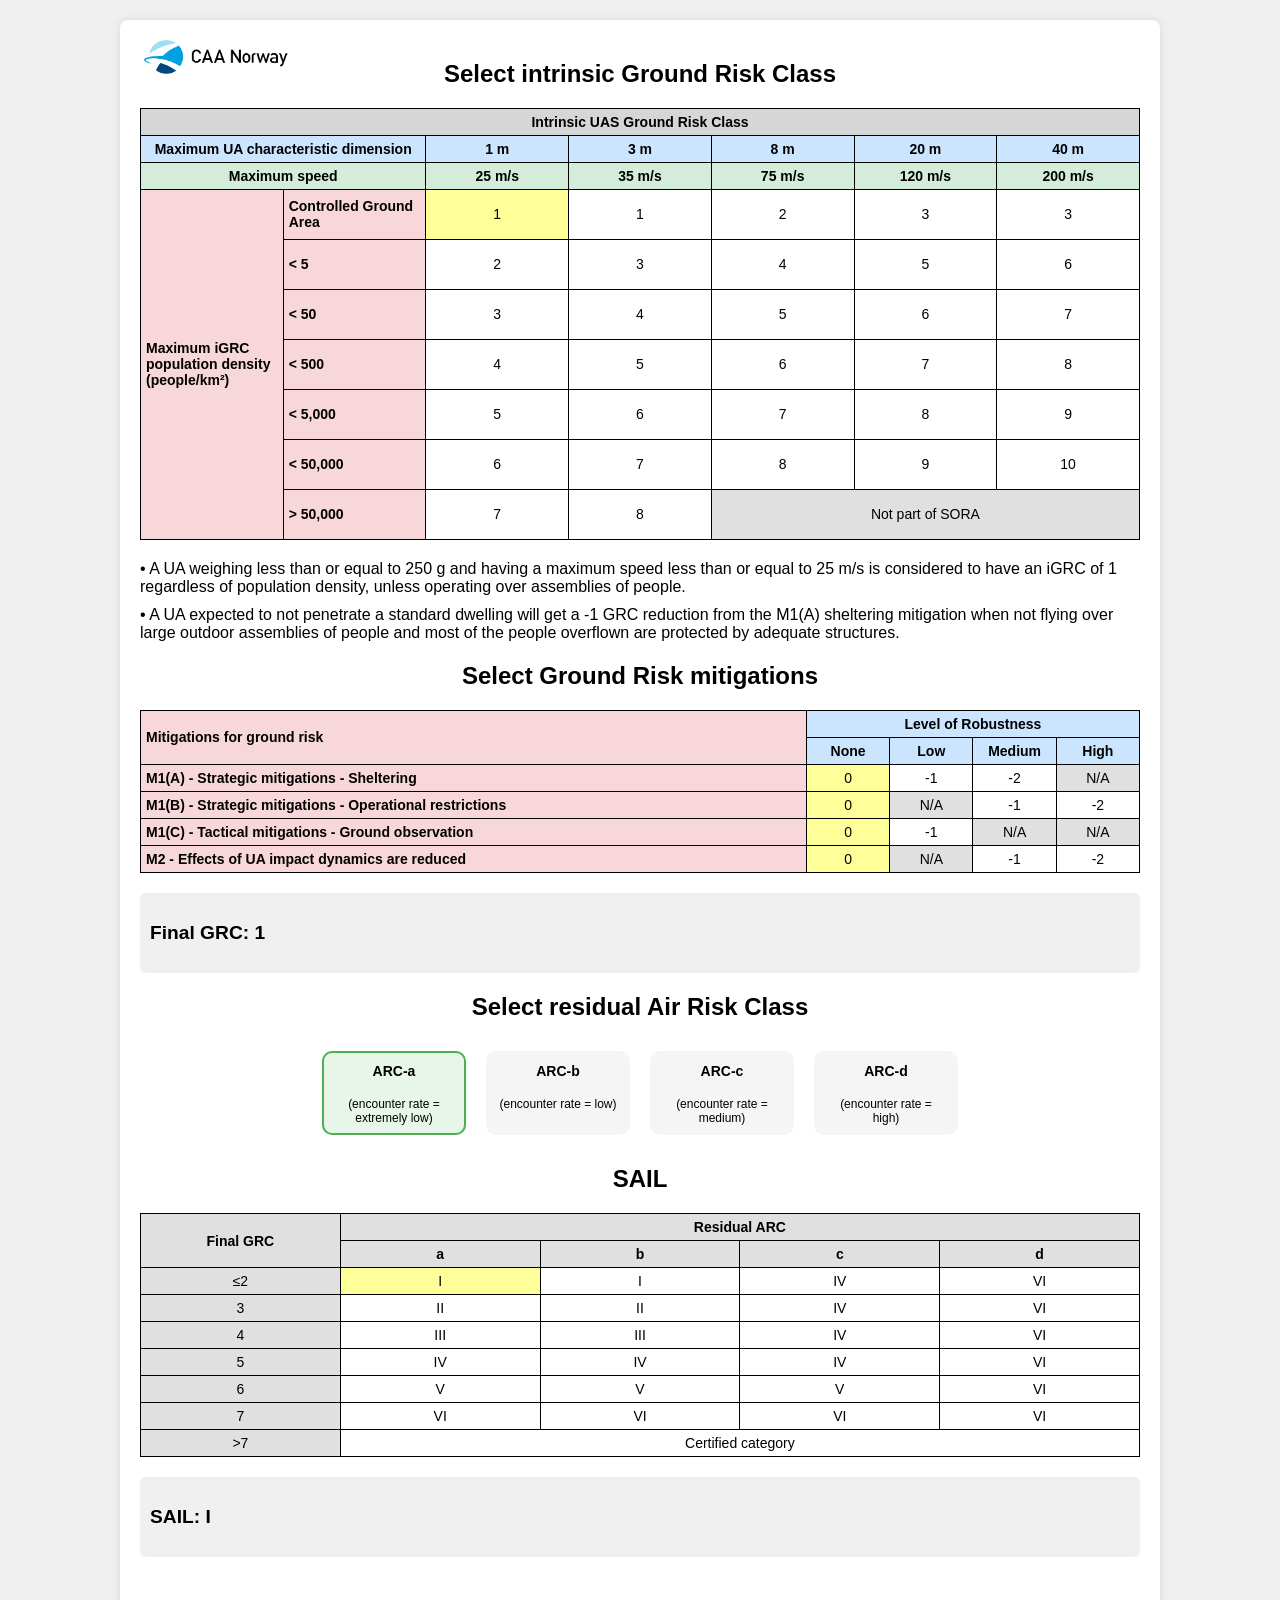
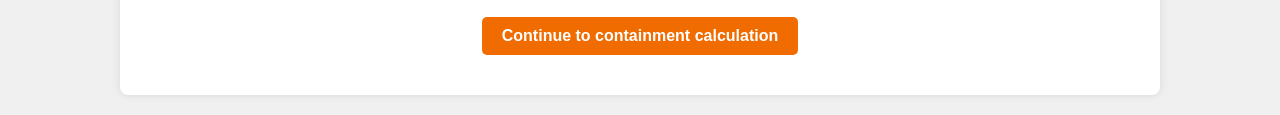
==== index.html @ 2f6f9e2e "Minor updates" ====
<!DOCTYPE html>
<html lang="en">
<head>
    <meta charset="UTF-8">
    <meta name="viewport" content="width=device-width, initial-scale=1.0">
    <title>SORA 2.5 calculator</title>
    <link rel="icon" href="assets/smallLogo.png" type="image/png">
    <link rel="stylesheet" href="css/style.css">
    <link rel="stylesheet" href="css/sail.css">
</head>
<body>

<div class="container">
    <a href="https://luftfartstilsynet.no/en/drones/">
        <img src="assets/CAAnor.png" alt="Logo" class="logo-sail">
    </a>

    <h2>Select intrinsic Ground Risk Class</h2>

    <table id="grcTable">
        <thead>
        <tr>
            <th colspan="7">Intrinsic UAS Ground Risk Class</th>
        </tr>
        <tr>
            <th colspan="2">Maximum UA characteristic dimension</th>
            <th style="background-color: #cce5ff;">1 m</th>
            <th style="background-color: #cce5ff;">3 m</th>
            <th style="background-color: #cce5ff;">8 m</th>
            <th style="background-color: #cce5ff;">20 m</th>
            <th style="background-color: #cce5ff;">40 m</th>
        </tr>
        <tr>
            <th colspan="2" style="background-color: #d4edda;">Maximum speed</th>
            <th style="background-color: #d4edda;">25 m/s</th>
            <th style="background-color: #d4edda;">35 m/s</th>
            <th style="background-color: #d4edda;">75 m/s</th>
            <th style="background-color: #d4edda;">120 m/s</th>
            <th style="background-color: #d4edda;">200 m/s</th>
        </tr>
        </thead>
        <tbody>
        <tr>
            <td rowspan="7">Maximum iGRC population density (people/km²)</td>
            <td class="unselectable wide-column">Controlled Ground Area</td>
            <td data-clickable="true" class="selected">1</td>
            <td data-clickable="true">1</td>
            <td data-clickable="true">2</td>
            <td data-clickable="true">3</td>
            <td data-clickable="true">3</td>
        </tr>
        <tr>
            <td class="unselectable wide-column">&lt; 5</td>
            <td data-clickable="true">2</td>
            <td data-clickable="true">3</td>
            <td data-clickable="true">4</td>
            <td data-clickable="true">5</td>
            <td data-clickable="true">6</td>
        </tr>
        <tr>
            <td class="unselectable wide-column">&lt; 50</td>
            <td data-clickable="true">3</td>
            <td data-clickable="true">4</td>
            <td data-clickable="true">5</td>
            <td data-clickable="true">6</td>
            <td data-clickable="true">7</td>
        </tr>
        <tr>
            <td class="unselectable wide-column">&lt; 500</td>
            <td data-clickable="true">4</td>
            <td data-clickable="true">5</td>
            <td data-clickable="true">6</td>
            <td data-clickable="true">7</td>
            <td data-clickable="true">8</td>
        </tr>
        <tr>
            <td class="unselectable wide-column">&lt; 5,000</td>
            <td data-clickable="true">5</td>
            <td data-clickable="true">6</td>
            <td data-clickable="true">7</td>
            <td data-clickable="true">8</td>
            <td data-clickable="true">9</td>
        </tr>
        <tr>
            <td class="unselectable wide-column">&lt; 50,000</td>
            <td data-clickable="true">6</td>
            <td data-clickable="true">7</td>
            <td data-clickable="true">8</td>
            <td data-clickable="true">9</td>
            <td data-clickable="true">10</td>
        </tr>
        <tr>
            <td class="unselectable wide-column">&gt; 50,000</td>
            <td data-clickable="true">7</td>
            <td data-clickable="true">8</td>
            <td colspan="3" class="not-part">Not part of SORA</td>
        </tr>
        </tbody>
    </table>

    <div class="annotation">
        <p>• A UA weighing less than or equal to 250 g and having a maximum speed less than or equal to 25 m/s is considered to have an iGRC of 1 regardless of population density, unless operating over assemblies of people.</p>
        <p>• A UA expected to not penetrate a standard dwelling will get a -1 GRC reduction from the M1(A) sheltering mitigation when not flying over large outdoor assemblies of people and most of the people overflown are protected by adequate structures.</p>
    </div>

    <h2>Select Ground Risk mitigations</h2>

    <table id="mitigationTable">
        <thead>
        <tr>
            <th rowspan="2" colspan="2" class="unselectable wide-column">Mitigations for ground risk</th>
            <th colspan="4" style="background-color: #cce5ff;">Level of Robustness</th>
        </tr>
        <tr>
            <th style="background-color: #cce5ff;">None</th>
            <th style="background-color: #cce5ff;">Low</th>
            <th style="background-color: #cce5ff;">Medium</th>
            <th style="background-color: #cce5ff;">High</th>
        </tr>
        </thead>
        <tbody>
        <tr>
            <td colspan="2" class="unselectable wide-column">M1(A) - Strategic mitigations - Sheltering</td>
            <td data-clickable="true" class="selected" style="background-color: #ffffff;">0</td>
            <td data-clickable="true" style="background-color: #ffffff;">-1</td>
            <td data-clickable="true" style="background-color: #ffffff;">-2</td>
            <td class="na grey-background">N/A</td>
        </tr>
        <tr>
            <td colspan="2" class="unselectable wide-column">M1(B) - Strategic mitigations - Operational restrictions</td>
            <td data-clickable="true" class="selected" style="background-color: #ffffff;">0</td>
            <td class="na grey-background">N/A</td>
            <td data-clickable="true" style="background-color: #ffffff;">-1</td>
            <td data-clickable="true" style="background-color: #ffffff;">-2</td>
        </tr>
        <tr>
            <td colspan="2" class="unselectable wide-column">M1(C) - Tactical mitigations - Ground observation</td>
            <td data-clickable="true" class="selected" style="background-color: #ffffff;">0</td>
            <td data-clickable="true" style="background-color: #ffffff;">-1</td>
            <td class="na grey-background">N/A</td>
            <td class="na grey-background">N/A</td>
        </tr>
        <tr>
            <td colspan="2" class="unselectable wide-column">M2 - Effects of UA impact dynamics are reduced</td>
            <td data-clickable="true" class="selected" style="background-color: #ffffff;">0</td>
            <td class="na grey-background">N/A</td>
            <td data-clickable="true" style="background-color: #ffffff;">-1</td>
            <td data-clickable="true" style="background-color: #ffffff;">-2</td>
        </tr>
        </tbody>
    </table>

    <div class="result">
        <p>Final GRC: <span id="finalGRC">-</span></p>
    </div>

    <h2>Select residual Air Risk Class</h2>
    <div class="arc-buttons-container">
        <div class="arc-button selected-arc-a" data-arc="arc-a">
            <strong>ARC-a</strong> <br><span>(encounter rate = extremely low)</span>
        </div>
        <div class="arc-button" data-arc="arc-b">
            <strong>ARC-b</strong> <br><span>(encounter rate = low)</span>
        </div>
        <div class="arc-button" data-arc="arc-c">
            <strong>ARC-c</strong> <br><span>(encounter rate = medium)</span>
        </div>
        <div class="arc-button" data-arc="arc-d">
            <strong>ARC-d</strong> <br><span>(encounter rate = high)</span>
        </div>
    </div>

    <h2>SAIL</h2>

    <table id="sailTable">
        <thead>
        <tr>
            <th rowspan="2" class="grey-background">Final GRC</th>
            <th colspan="4" class="grey-background">Residual ARC</th>
        </tr>
        <tr>
            <th class="grey-background">a</th>
            <th class="grey-background">b</th>
            <th class="grey-background">c</th>
            <th class="grey-background">d</th>
        </tr>
        </thead>
        <tbody>
        <tr>
            <td class="grey-background">≤2</td>
            <td>I</td>
            <td>I</td>
            <td>IV</td>
            <td>VI</td>
        </tr>
        <tr>
            <td class="grey-background">3</td>
            <td>II</td>
            <td>II</td>
            <td>IV</td>
            <td>VI</td>
        </tr>
        <tr>
            <td class="grey-background">4</td>
            <td>III</td>
            <td>III</td>
            <td>IV</td>
            <td>VI</td>
        </tr>
        <tr>
            <td class="grey-background">5</td>
            <td>IV</td>
            <td>IV</td>
            <td>IV</td>
            <td>VI</td>
        </tr>
        <tr>
            <td class="grey-background">6</td>
            <td>V</td>
            <td>V</td>
            <td>V</td>
            <td>VI</td>
        </tr>
        <tr>
            <td class="grey-background">7</td>
            <td>VI</td>
            <td>VI</td>
            <td>VI</td>
            <td>VI</td>
        </tr>
        <tr>
            <td class="grey-background">&gt;7</td>
            <td colspan="4" class="grey-background white-background">Certified category</td>
        </tr>
        </tbody>
    </table>

    <div class="result">
        <p>SAIL: <span id="sail">-</span></p>
    </div>

    <a href="containment.html" class="continue-button">Continue to containment calculation</a>

</div>

<script src="js/sail.js"></script>

</body>
</html>
---- css/style.css ----
/* Felles stiler for hele applikasjonen */
body {
    font-family: Arial, sans-serif;
    margin: 0;
    padding: 0;
    background-color: #f0f0f0;
}

.container {
    background: white;
    padding: 20px;
    border-radius: 8px;
    box-shadow: 0 0 10px rgba(0,0,0,0.1);
    position: relative;
    max-width: 1000px; /* Bred default, containment-siden kan overstyre */
    margin: 20px auto;
}

/* Logo-stiler */
.logo-container {
    text-align: left;
    margin-bottom: 20px;
}
.logo { /* Brukes på containment-siden */
    width: 150px;
    height: auto;
    margin-top: 20px;
    cursor: pointer;
}

h2 {
    text-align: center;
}

/* Felles resultatboks-stil */
.result {
    margin: 20px auto;
    width: 100%;
    text-align: left;
    background-color: #f0f0f0; /* Light grey background */
    padding: 10px;
    border-radius: 5px;
    font-weight: bold;
    font-size: larger;
    box-sizing: border-box; /* Sørger for at padding er inkludert i bredden */
}

/* Felles knappe-stiler */
.continue-button, .button-container a {
    display: inline-block;
    margin: 40px auto 20px;
    padding: 10px 20px;
    font-size: 16px;
    background-color: #F06C00;
    color: white;
    border: none;
    border-radius: 5px;
    cursor: pointer;
    text-decoration: none;
    font-weight: bold;
    text-align: center;
}

.button-container a:hover, .continue-button:hover {
    background-color: #d65a00;
}

/* Felles mobil-justeringer */
@media (max-width: 600px) {
    .container {
        padding: 10px;
    }
    .continue-button, .button-container a {
        font-size: 14px;
        padding: 8px 16px;
    }
}
---- css/sail.css ----
/* Stiler spesifikt for SAIL-kalkulatoren (index.html) */

.container {
    text-align: center;
}

/* css/sail.css */

.logo-sail {
    display: block;
    margin: 0 0 20px 0; 
    width: 150px; 
    position: absolute;
    top: 20px;  /* Endret fra 0 */
    left: 20px; /* Endret fra 0 */
}

table {
    width: 100%;
    border-collapse: collapse;
    margin: 20px auto;
    text-align: center;
    table-layout: fixed;
}

th, td {
    border: 1px solid #000;
    padding: 5px;
    word-wrap: break-word;
    overflow-wrap: break-word;
    hyphens: auto;
    font-size: 14px;
}

th[colspan="7"], th[colspan="6"] {
    background-color: #d6d6d6;
}

th[colspan="2"], td[colspan="2"], th[colspan="2"] + th, td[colspan="2"] + td {
    background-color: #cce5ff;
}

td[colspan="2"]:nth-child(3),
td[colspan="2"]:nth-child(3) ~ td {
    background-color: #d4edda;
}

td[rowspan="7"], td[class*="unselectable"], th[class*="unselectable"] {
    background-color: #f8d7da;
    text-align: left;
    font-weight: bold;
    white-space: normal;
}

td[data-clickable]:hover {
    cursor: pointer;
    background-color: #ffffcc;
}

td.na {
    background-color: #e0e0e0; /* Grey background for N/A cells */
    pointer-events: none; /* Make N/A cells non-selectable */
}

td.selected {
    background-color: #ffff99 !important;
}

.not-part {
    background-color: #e0e0e0;
    text-align: center;
}

.unselectable {
    background-color: #f8d7da;
    white-space: normal;
}

.wide-column {
    width: 66.66%;
}

.small-column {
    width: 8.33%;
}

td[data-clickable] {
    background-color: #ffffff; /* Ensure selectable cells have white background */
}

.arc-buttons-container {
    display: flex;
    justify-content: center;
    flex-wrap: wrap;
}

.arc-button {
    display: inline-block;
    margin: 10px;
    padding: 10px;
    border-radius: 10px;
    border: 2px solid transparent;
    cursor: pointer;
    background-color: #f5f5f5;
    text-align: center;
    width: 120px;
    height: 60px;
    vertical-align: middle;
}

.arc-button span {
    display: block;
    font-size: 12px;
}

.arc-button strong {
    display: block;
    font-size: 14px;
    font-weight: bold;
}

.arc-button.selected-arc-a {
    border-color: #4CAF50; /* Green */
    background-color: #e8f5e9;
}

.arc-button.selected-arc-b {
    border-color: #FFEB3B; /* Yellow */
    background-color: #fffde7;
}

.arc-button.selected-arc-c {
    border-color: #FF9800; /* Orange */
    background-color: #fff3e0;
}

.arc-button.selected-arc-d {
    border-color: #F44336; /* Red */
    background-color: #ffebee;
}

.highlight {
    background-color: #ffff99 !important;
}

.annotation {
    text-align: left;
    margin: 20px auto;
    width: 100%;
}

.annotation p {
    margin: 10px 0; /* Add margin between bullet points */
}

th.grey-background, td.grey-background {
    background-color: #e0e0e0;
}

td.white-background {
    background-color: #ffffff;
}

/* Ensuring consistent row heights in GRC table */
#grcTable tbody tr {
    height: 50px;
}

/* Responsive design for mobile */
@media (max-width: 600px) {
    th, td {
        font-size: 12px;
        padding: 3px;
    }
    .arc-button {
        width: 90px;
        height: 50px;
        font-size: 10px;
        margin: 5px;
    }
    .arc-button span {
        font-size: 10px;
    }
    .arc-button strong {
        font-size: 12px;
    }
    .result {
        width: 90%;
        font-size: medium;
    }
    .arc-buttons-container {
        flex-direction: column;
        align-items: center;
    }
    .wide-column {
        min-width: 120px;
    }
    .small-column {
        min-width: 100px;
    }
}
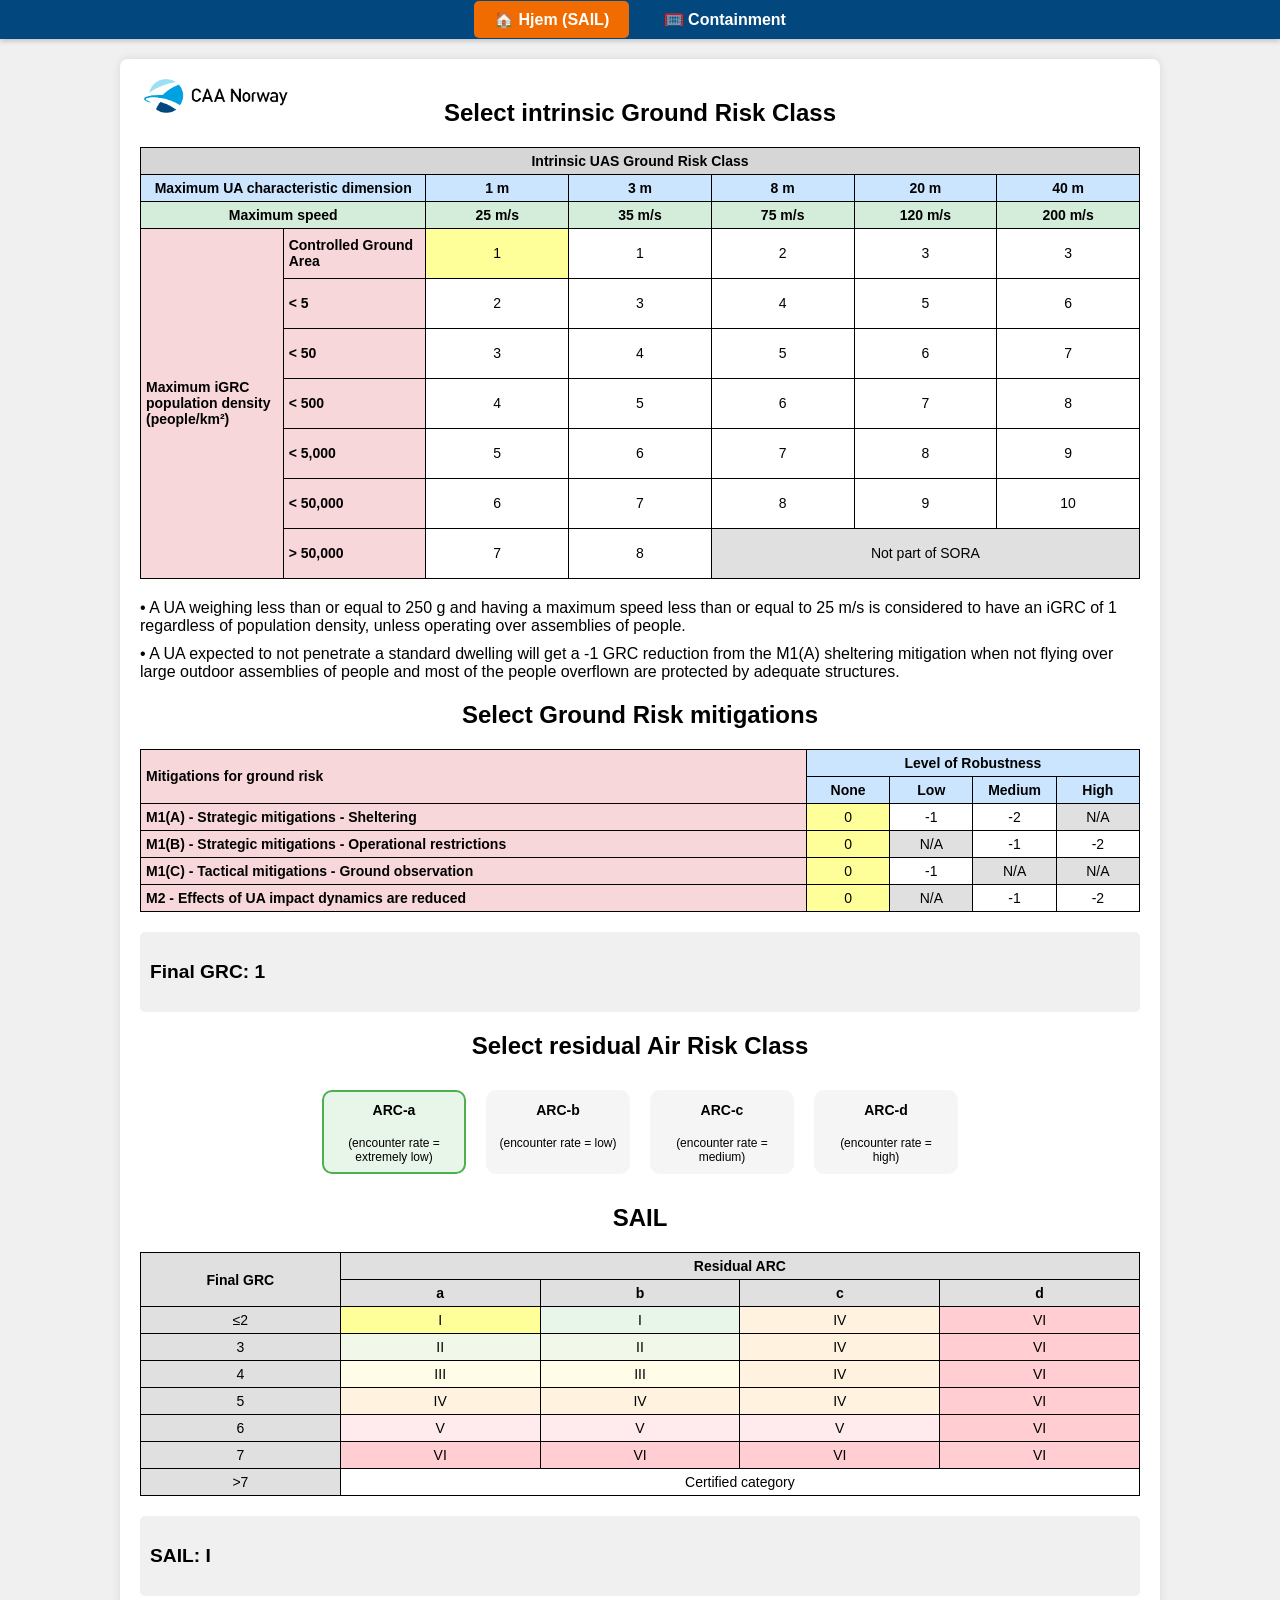
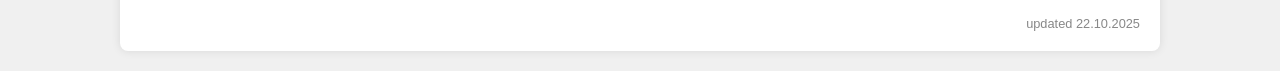
==== commit e704cd83: "Oppdatert navigasjonsbånd" ====
--- a/index.html
+++ b/index.html
@@ -10,6 +10,11 @@
 </head>
 <body>
 
+<nav class="navbar">
+    <a href="index.html" class="nav-button active">🏠 Hjem (SAIL)</a>
+    <a href="containment.html" class="nav-button">🥅 Containment</a>
+</nav>
+
 <div class="container">
     <a href="https://luftfartstilsynet.no/en/drones/">
         <img src="assets/CAAnor.png" alt="Logo" class="logo-sail">
@@ -188,45 +193,45 @@
         <tbody>
         <tr>
             <td class="grey-background">≤2</td>
-            <td>I</td>
-            <td>I</td>
-            <td>IV</td>
-            <td>VI</td>
+            <td class="sail-i">I</td>
+            <td class="sail-i">I</td>
+            <td class="sail-iv">IV</td>
+            <td class="sail-vi">VI</td>
         </tr>
         <tr>
             <td class="grey-background">3</td>
-            <td>II</td>
-            <td>II</td>
-            <td>IV</td>
-            <td>VI</td>
+            <td class="sail-ii">II</td>
+            <td class="sail-ii">II</td>
+            <td class="sail-iv">IV</td>
+            <td class="sail-vi">VI</td>
         </tr>
         <tr>
             <td class="grey-background">4</td>
-            <td>III</td>
-            <td>III</td>
-            <td>IV</td>
-            <td>VI</td>
+            <td class="sail-iii">III</td>
+            <td class="sail-iii">III</td>
+            <td class="sail-iv">IV</td>
+            <td class="sail-vi">VI</td>
         </tr>
         <tr>
             <td class="grey-background">5</td>
-            <td>IV</td>
-            <td>IV</td>
-            <td>IV</td>
-            <td>VI</td>
+            <td class="sail-iv">IV</td>
+            <td class="sail-iv">IV</td>
+            <td class="sail-iv">IV</td>
+            <td class="sail-vi">VI</td>
         </tr>
         <tr>
             <td class="grey-background">6</td>
-            <td>V</td>
-            <td>V</td>
-            <td>V</td>
-            <td>VI</td>
+            <td class="sail-v">V</td>
+            <td class="sail-v">V</td>
+            <td class="sail-v">V</td>
+            <td class="sail-vi">VI</td>
         </tr>
         <tr>
             <td class="grey-background">7</td>
-            <td>VI</td>
-            <td>VI</td>
-            <td>VI</td>
-            <td>VI</td>
+            <td class="sail-vi">VI</td>
+            <td class="sail-vi">VI</td>
+            <td class="sail-vi">VI</td>
+            <td class="sail-vi">VI</td>
         </tr>
         <tr>
             <td class="grey-background">&gt;7</td>
@@ -239,8 +244,9 @@
         <p>SAIL: <span id="sail">-</span></p>
     </div>
 
-    <a href="containment.html" class="continue-button">Continue to containment calculation</a>
-
+    <div class="footer-timestamp">
+        updated 22.10.2025
+    </div>
 </div>
 
 <script src="js/sail.js"></script>
--- a/css/style.css
+++ b/css/style.css
@@ -1,4 +1,32 @@
 /* Felles stiler for hele applikasjonen */
+
+/* Navigasjonsbånd */
+.navbar {
+    width: 100%;
+    background-color: #03477F; /* Mørk Blå */
+    padding: 10px 0;
+    text-align: center;
+    box-shadow: 0 2px 5px rgba(0,0,0,0.2);
+}
+.nav-button {
+    color: #FFFFFF; /* Hvit */
+    text-decoration: none;
+    padding: 10px 20px;
+    margin: 0 5px;
+    border-radius: 5px;
+    font-weight: bold;
+    font-size: 1em;
+    transition: background-color 0.3s;
+}
+.nav-button:hover {
+    background-color: #6A8E7F; /* Dempet Grønn */
+}
+.nav-button.active {
+    background-color: #F06C00; /* Oransje */
+    cursor: default;
+}
+
+
 body {
     font-family: Arial, sans-serif;
     margin: 0;
@@ -45,13 +73,13 @@
     box-sizing: border-box; /* Sørger for at padding er inkludert i bredden */
 }
 
-/* Felles knappe-stiler */
+/* Felles knappe-stiler (Bruker nå Oransje fra fargeprofil) */
 .continue-button, .button-container a {
     display: inline-block;
     margin: 40px auto 20px;
     padding: 10px 20px;
     font-size: 16px;
-    background-color: #F06C00;
+    background-color: #F06C00; /* Oransje */
     color: white;
     border: none;
     border-radius: 5px;
@@ -62,11 +90,16 @@
 }
 
 .button-container a:hover, .continue-button:hover {
-    background-color: #d65a00;
+    background-color: #d65a00; /* En mørkere oransje for hover */
 }
 
 /* Felles mobil-justeringer */
 @media (max-width: 600px) {
+    .nav-button {
+        display: block;
+        margin: 5px auto;
+        width: 80%;
+    }
     .container {
         padding: 10px;
     }
--- a/css/sail.css
+++ b/css/sail.css
@@ -3,16 +3,14 @@
 .container {
     text-align: center;
 }
-
-/* css/sail.css */
 
 .logo-sail {
     display: block;
     margin: 0 0 20px 0; 
     width: 150px; 
     position: absolute;
-    top: 20px;  /* Endret fra 0 */
-    left: 20px; /* Endret fra 0 */
+    top: 20px;
+    left: 20px;
 }
 
 table {
@@ -87,6 +85,15 @@
 td[data-clickable] {
     background-color: #ffffff; /* Ensure selectable cells have white background */
 }
+
+/* Farger for SAIL-tabell */
+.sail-i { background-color: #e8f5e9; } /* Lys grønn */
+.sail-ii { background-color: #f1f8e9; }
+.sail-iii { background-color: #fffde7; } /* Lys gul */
+.sail-iv { background-color: #fff3e0; } /* Lys oransje */
+.sail-v { background-color: #ffebee; } /* Lys rød */
+.sail-vi { background-color: #ffcdd2; } /* Litt mørkere rød */
+
 
 .arc-buttons-container {
     display: flex;
@@ -166,6 +173,15 @@
     height: 50px;
 }
 
+/* Stil for fotnote med dato */
+.footer-timestamp {
+    text-align: right;
+    font-size: 0.8em;
+    color: #888;
+    margin-top: 20px;
+}
+
+
 /* Responsive design for mobile */
 @media (max-width: 600px) {
     th, td {
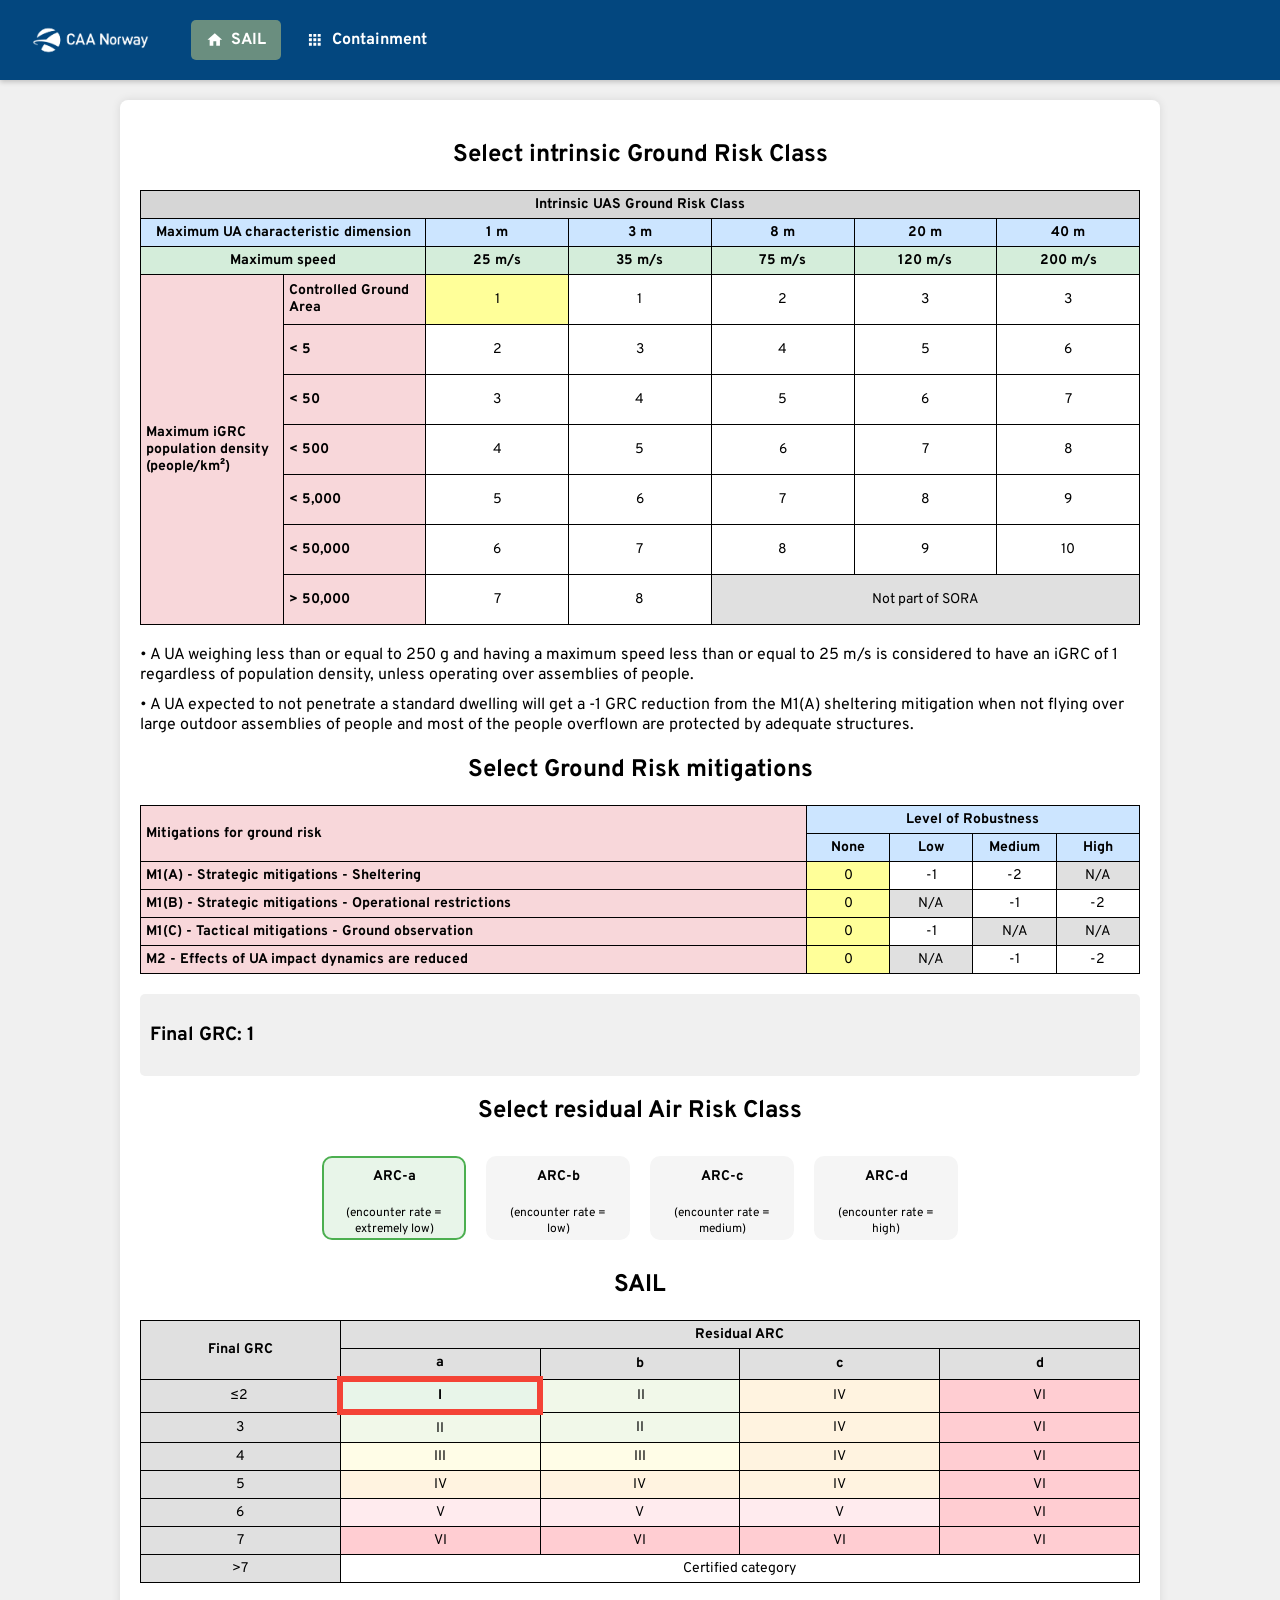
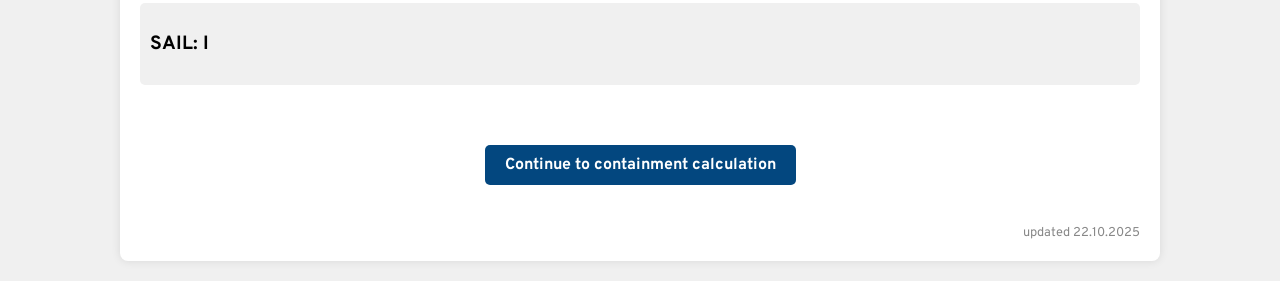
==== commit e3ed707b: "Større oppdatering" ====
--- a/index.html
+++ b/index.html
@@ -5,21 +5,20 @@
     <meta name="viewport" content="width=device-width, initial-scale=1.0">
     <title>SORA 2.5 calculator</title>
     <link rel="icon" href="assets/smallLogo.png" type="image/png">
+    
+    <link rel="preconnect" href="https://fonts.googleapis.com">
+    <link rel="preconnect" href="https://fonts.gstatic.com" crossorigin>
+    <link href="https://fonts.googleapis.com/css2?family=Overpass:wght@400;700&display=swap" rel="stylesheet">
+    
     <link rel="stylesheet" href="css/style.css">
     <link rel="stylesheet" href="css/sail.css">
 </head>
 <body>
 
-<nav class="navbar">
-    <a href="index.html" class="nav-button active">🏠 Hjem (SAIL)</a>
-    <a href="containment.html" class="nav-button">🥅 Containment</a>
-</nav>
+<div id="navbar-placeholder"></div>
 
 <div class="container">
-    <a href="https://luftfartstilsynet.no/en/drones/">
-        <img src="assets/CAAnor.png" alt="Logo" class="logo-sail">
-    </a>
-
+    
     <h2>Select intrinsic Ground Risk Class</h2>
 
     <table id="grcTable">
@@ -170,7 +169,7 @@
         <div class="arc-button" data-arc="arc-c">
             <strong>ARC-c</strong> <br><span>(encounter rate = medium)</span>
         </div>
-        <div class="arc-button" data-arc="arc-d">
+        <div class="arc-button" data-arc="d">
             <strong>ARC-d</strong> <br><span>(encounter rate = high)</span>
         </div>
     </div>
@@ -194,7 +193,7 @@
         <tr>
             <td class="grey-background">≤2</td>
             <td class="sail-i">I</td>
-            <td class="sail-i">I</td>
+            <td class="sail-ii">II</td> 
             <td class="sail-iv">IV</td>
             <td class="sail-vi">VI</td>
         </tr>
@@ -244,12 +243,15 @@
         <p>SAIL: <span id="sail">-</span></p>
     </div>
 
+    <a href="containment.html" class="continue-button">Continue to containment calculation</a>
+
     <div class="footer-timestamp">
         updated 22.10.2025
     </div>
 </div>
 
 <script src="js/sail.js"></script>
+<script src="js/navbar.js"></script>
 
 </body>
 </html>
--- a/css/style.css
+++ b/css/style.css
@@ -1,34 +1,66 @@
+/* Importerer Overpass fonten fra Google Fonts */
+@import url('https://fonts.googleapis.com/css2?family=Overpass:wght@400;700&display=swap');
+
 /* Felles stiler for hele applikasjonen */
 
 /* Navigasjonsbånd */
 .navbar {
     width: 100%;
     background-color: #03477F; /* Mørk Blå */
-    padding: 10px 0;
-    text-align: center;
+    padding: 15px 20px; /* Økt padding for større logo */
     box-shadow: 0 2px 5px rgba(0,0,0,0.2);
+    display: flex;
+    justify-content: flex-start;
+    align-items: center; /* Dette "midtjusterer" (vertikalt) */
+    
+    position: sticky;
+    top: 0;
+    z-index: 1000;
 }
+
+/* Stil for selve lenken rundt logoen */
+.nav-logo-link {
+    line-height: 0; /* Hindrer ekstra luft rundt lenken */
+    margin-right: 25px; /* Avstand mellom logo og knapper */
+}
+
+.nav-logo {
+    height: 50px; /* ØKT: Fra 30px til 50px */
+    width: auto;
+}
+
 .nav-button {
     color: #FFFFFF; /* Hvit */
     text-decoration: none;
-    padding: 10px 20px;
+    padding: 10px 15px;
     margin: 0 5px;
     border-radius: 5px;
     font-weight: bold;
     font-size: 1em;
     transition: background-color 0.3s;
+    display: inline-flex;
+    align-items: center;
 }
 .nav-button:hover {
-    background-color: #6A8E7F; /* Dempet Grønn */
+    background-color: #F06C00; /* Oransje (Hover) */
 }
 .nav-button.active {
-    background-color: #F06C00; /* Oransje */
+    background-color: #6A8E7F; /* Dempet Grønn (Aktiv) */
     cursor: default;
+}
+
+.nav-icon {
+    color: #FFFFFF;
+    vertical-align: middle;
+    margin-right: 8px;
+    width: 1.1em;
+    height: 1.1em;
+    flex-shrink: 0;
 }
 
 
 body {
-    font-family: Arial, sans-serif;
+    font-family: 'Overpass', Arial, sans-serif;
     margin: 0;
     padding: 0;
     background-color: #f0f0f0;
@@ -40,11 +72,11 @@
     border-radius: 8px;
     box-shadow: 0 0 10px rgba(0,0,0,0.1);
     position: relative;
-    max-width: 1000px; /* Bred default, containment-siden kan overstyre */
+    max-width: 1000px;
     margin: 20px auto;
 }
 
-/* Logo-stiler */
+/* Logo-stiler (for logoen inne på containment-siden) */
 .logo-container {
     text-align: left;
     margin-bottom: 20px;
@@ -65,21 +97,22 @@
     margin: 20px auto;
     width: 100%;
     text-align: left;
-    background-color: #f0f0f0; /* Light grey background */
+    background-color: #f0f0f0;
     padding: 10px;
     border-radius: 5px;
     font-weight: bold;
     font-size: larger;
-    box-sizing: border-box; /* Sørger for at padding er inkludert i bredden */
+    box-sizing: border-box;
 }
 
-/* Felles knappe-stiler (Bruker nå Oransje fra fargeprofil) */
+/* Felles knappe-stiler */
 .continue-button, .button-container a {
     display: inline-block;
     margin: 40px auto 20px;
     padding: 10px 20px;
     font-size: 16px;
-    background-color: #F06C00; /* Oransje */
+    /* ENDRET: Knappefarge er nå mørkeblå */
+    background-color: #03477F; /* Mørk Blå */
     color: white;
     border: none;
     border-radius: 5px;
@@ -90,15 +123,27 @@
 }
 
 .button-container a:hover, .continue-button:hover {
-    background-color: #d65a00; /* En mørkere oransje for hover */
+     /* ENDRET: Hover er nå oransje */
+    background-color: #F06C00; /* Oransje (Hover) */
 }
 
 /* Felles mobil-justeringer */
 @media (max-width: 600px) {
+    .navbar {
+        flex-direction: column;
+        align-items: flex-start;
+        padding: 10px;
+    }
+    .nav-logo-link {
+        margin-bottom: 10px; /* Plass under logo på mobil */
+    }
+    .nav-logo {
+        height: 40px; /* Litt mindre på mobil */
+    }
     .nav-button {
         display: block;
-        margin: 5px auto;
-        width: 80%;
+        width: calc(100% - 30px); /* Full bredde minus padding */
+        text-align: left;
     }
     .container {
         padding: 10px;
--- a/css/sail.css
+++ b/css/sail.css
@@ -4,14 +4,7 @@
     text-align: center;
 }
 
-.logo-sail {
-    display: block;
-    margin: 0 0 20px 0; 
-    width: 150px; 
-    position: absolute;
-    top: 20px;
-    left: 20px;
-}
+/* .logo-sail er fjernet */
 
 table {
     width: 100%;
@@ -56,8 +49,8 @@
 }
 
 td.na {
-    background-color: #e0e0e0; /* Grey background for N/A cells */
-    pointer-events: none; /* Make N/A cells non-selectable */
+    background-color: #e0e0e0;
+    pointer-events: none;
 }
 
 td.selected {
@@ -83,7 +76,7 @@
 }
 
 td[data-clickable] {
-    background-color: #ffffff; /* Ensure selectable cells have white background */
+    background-color: #ffffff;
 }
 
 /* Farger for SAIL-tabell */
@@ -127,27 +120,30 @@
 }
 
 .arc-button.selected-arc-a {
-    border-color: #4CAF50; /* Green */
+    border-color: #4CAF50;
     background-color: #e8f5e9;
 }
 
 .arc-button.selected-arc-b {
-    border-color: #FFEB3B; /* Yellow */
+    border-color: #FFEB3B;
     background-color: #fffde7;
 }
 
 .arc-button.selected-arc-c {
-    border-color: #FF9800; /* Orange */
+    border-color: #FF9800;
     background-color: #fff3e0;
 }
 
 .arc-button.selected-arc-d {
-    border-color: #F44336; /* Red */
+    border-color: #F44336;
     background-color: #ffebee;
 }
 
+/* ENDRET: Markering for beregnet SAIL-celle */
 .highlight {
-    background-color: #ffff99 !important;
+    border: 6px solid #F44336; /* Tykk rød kant (6px) */
+    font-weight: bold; /* Fet skrift */
+    box-sizing: border-box;
 }
 
 .annotation {
@@ -157,7 +153,7 @@
 }
 
 .annotation p {
-    margin: 10px 0; /* Add margin between bullet points */
+    margin: 10px 0;
 }
 
 th.grey-background, td.grey-background {
@@ -168,12 +164,10 @@
     background-color: #ffffff;
 }
 
-/* Ensuring consistent row heights in GRC table */
 #grcTable tbody tr {
     height: 50px;
 }
 
-/* Stil for fotnote med dato */
 .footer-timestamp {
     text-align: right;
     font-size: 0.8em;
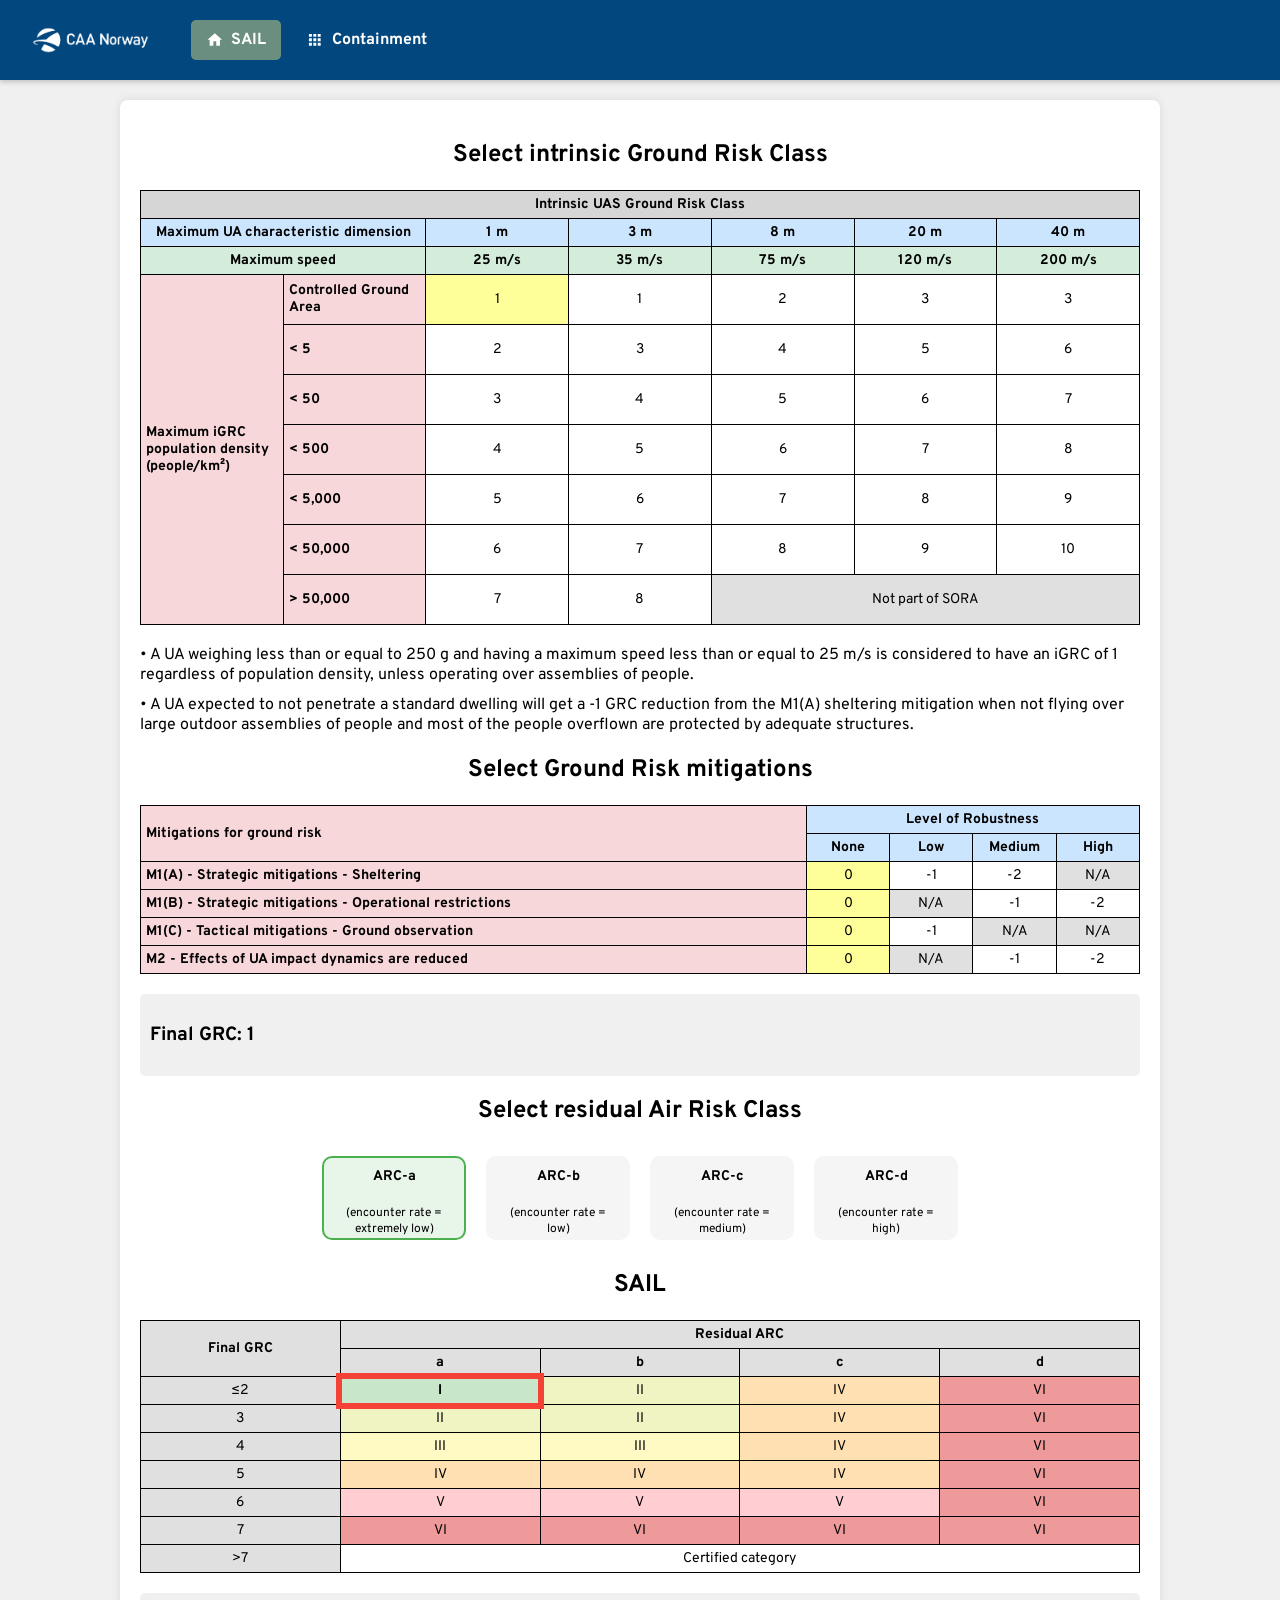
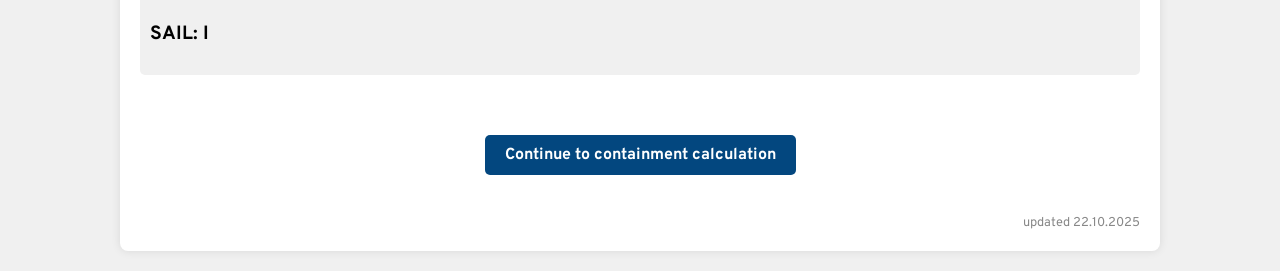
==== commit 82035bc1: "Oppdatert SAIL markering" ====
--- a/index.html
+++ b/index.html
@@ -169,7 +169,8 @@
         <div class="arc-button" data-arc="arc-c">
             <strong>ARC-c</strong> <br><span>(encounter rate = medium)</span>
         </div>
-        <div class="arc-button" data-arc="d">
+        
+        <div class="arc-button" data-arc="arc-d">
             <strong>ARC-d</strong> <br><span>(encounter rate = high)</span>
         </div>
     </div>
--- a/css/sail.css
+++ b/css/sail.css
@@ -80,12 +80,12 @@
 }
 
 /* Farger for SAIL-tabell */
-.sail-i { background-color: #e8f5e9; } /* Lys grønn */
-.sail-ii { background-color: #f1f8e9; }
-.sail-iii { background-color: #fffde7; } /* Lys gul */
-.sail-iv { background-color: #fff3e0; } /* Lys oransje */
-.sail-v { background-color: #ffebee; } /* Lys rød */
-.sail-vi { background-color: #ffcdd2; } /* Litt mørkere rød */
+.sail-i { background-color: #c8e6c9; } /* Tydeligere grønn */
+.sail-ii { background-color: #f0f4c3; } /* Lime/gul-grønn */
+.sail-iii { background-color: #fff9c4; } /* Lys gul */
+.sail-iv { background-color: #ffe0b2; } /* Tydeligere oransje */
+.sail-v { background-color: #ffcdd2; } /* Lys rød */
+.sail-vi { background-color: #ef9a9a; } /* Litt mørkere rød */
 
 
 .arc-buttons-container {
@@ -141,9 +141,10 @@
 
 /* ENDRET: Markering for beregnet SAIL-celle */
 .highlight {
-    border: 6px solid #F44336; /* Tykk rød kant (6px) */
-    font-weight: bold; /* Fet skrift */
-    box-sizing: border-box;
+    outline: 6px solid #F44336; /* Bruker outline i stedet for border */
+    outline-offset: -2px;         /* Trekker kanten innover i cellen */
+    font-weight: bold;            /* Fet skrift */
+    /* box-sizing er ikke lenger nødvendig for dette */
 }
 
 .annotation {
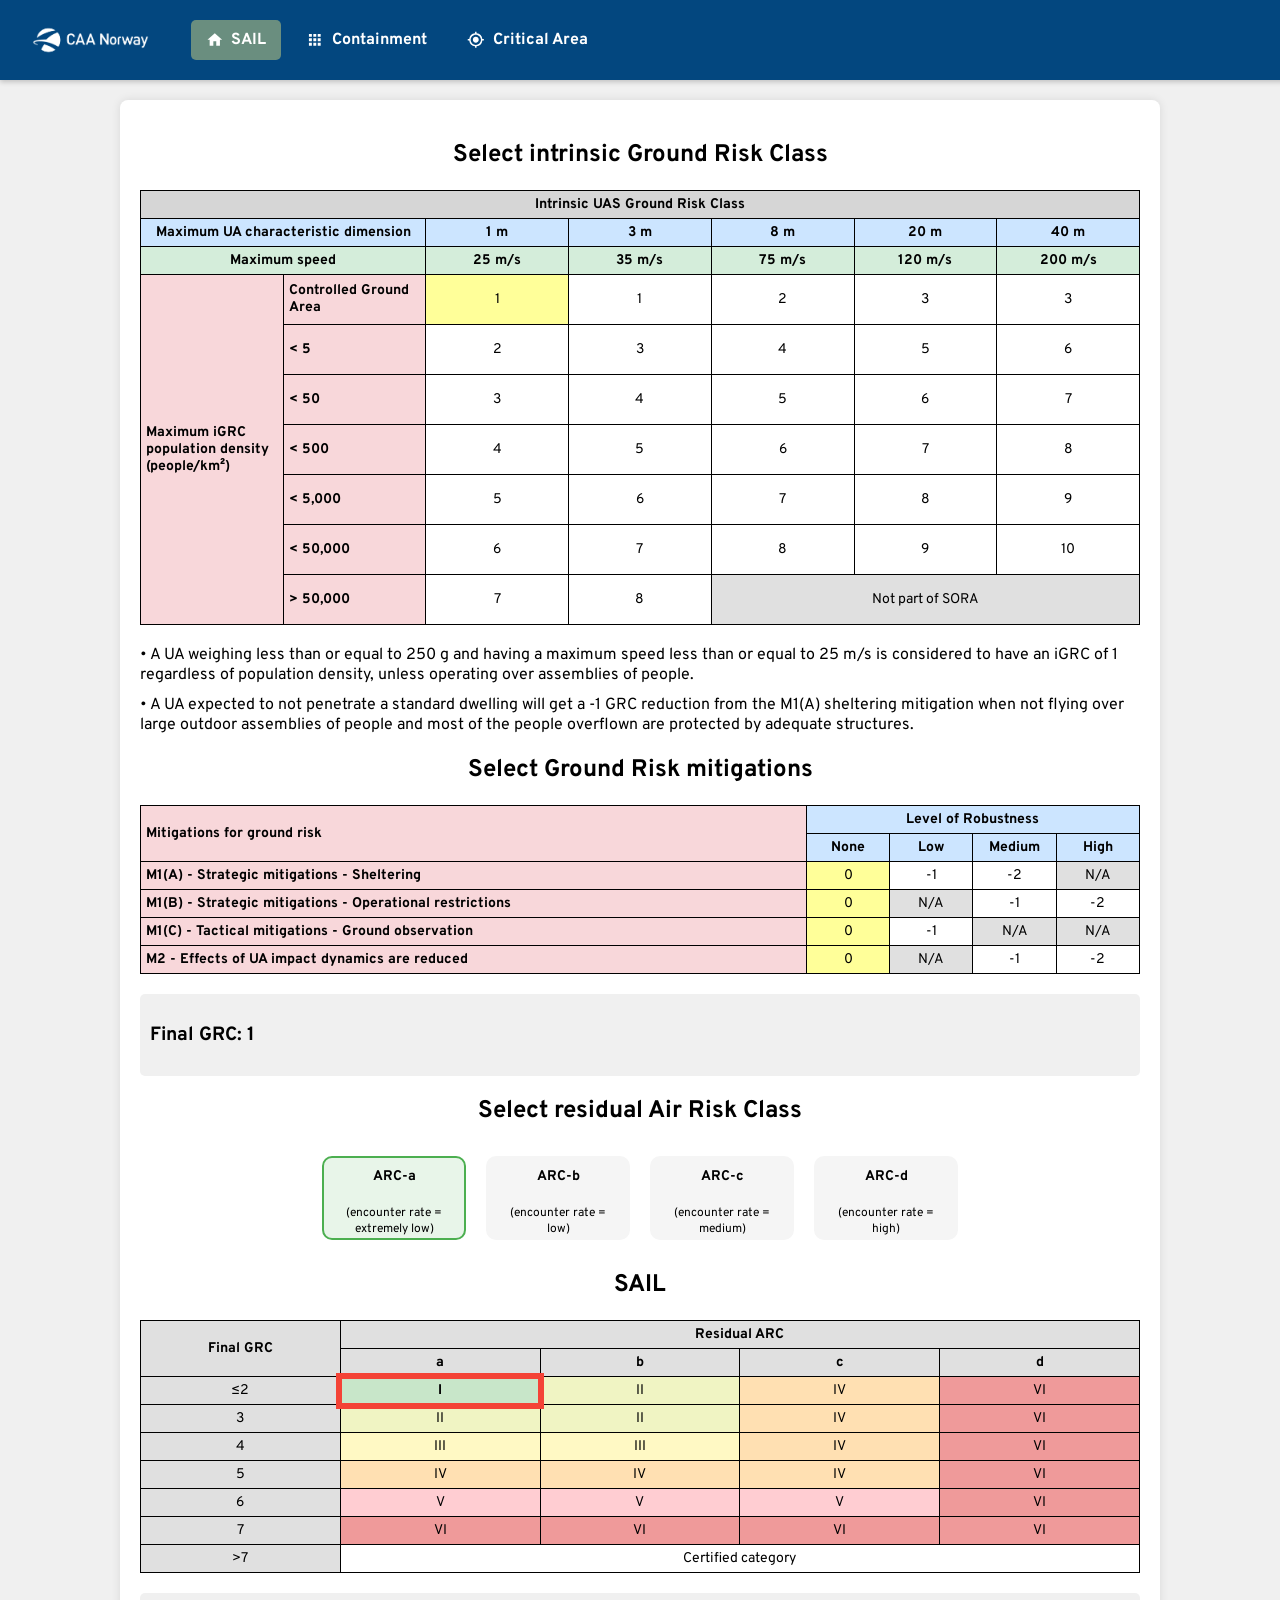
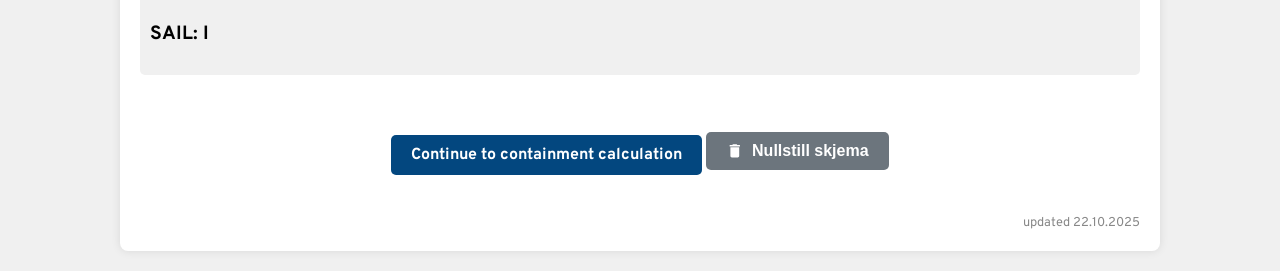
==== commit c6d1c239: "Datastruktur" ====
--- a/index.html
+++ b/index.html
@@ -44,7 +44,7 @@
         </tr>
         </thead>
         <tbody>
-        <tr>
+        <tr id="grc-row-0">
             <td rowspan="7">Maximum iGRC population density (people/km²)</td>
             <td class="unselectable wide-column">Controlled Ground Area</td>
             <td data-clickable="true" class="selected">1</td>
@@ -53,7 +53,7 @@
             <td data-clickable="true">3</td>
             <td data-clickable="true">3</td>
         </tr>
-        <tr>
+        <tr id="grc-row-1">
             <td class="unselectable wide-column">&lt; 5</td>
             <td data-clickable="true">2</td>
             <td data-clickable="true">3</td>
@@ -61,7 +61,7 @@
             <td data-clickable="true">5</td>
             <td data-clickable="true">6</td>
         </tr>
-        <tr>
+        <tr id="grc-row-2">
             <td class="unselectable wide-column">&lt; 50</td>
             <td data-clickable="true">3</td>
             <td data-clickable="true">4</td>
@@ -69,7 +69,7 @@
             <td data-clickable="true">6</td>
             <td data-clickable="true">7</td>
         </tr>
-        <tr>
+        <tr id="grc-row-3">
             <td class="unselectable wide-column">&lt; 500</td>
             <td data-clickable="true">4</td>
             <td data-clickable="true">5</td>
@@ -77,7 +77,7 @@
             <td data-clickable="true">7</td>
             <td data-clickable="true">8</td>
         </tr>
-        <tr>
+        <tr id="grc-row-4">
             <td class="unselectable wide-column">&lt; 5,000</td>
             <td data-clickable="true">5</td>
             <td data-clickable="true">6</td>
@@ -85,7 +85,7 @@
             <td data-clickable="true">8</td>
             <td data-clickable="true">9</td>
         </tr>
-        <tr>
+        <tr id="grc-row-5">
             <td class="unselectable wide-column">&lt; 50,000</td>
             <td data-clickable="true">6</td>
             <td data-clickable="true">7</td>
@@ -93,7 +93,7 @@
             <td data-clickable="true">9</td>
             <td data-clickable="true">10</td>
         </tr>
-        <tr>
+        <tr id="grc-row-6">
             <td class="unselectable wide-column">&gt; 50,000</td>
             <td data-clickable="true">7</td>
             <td data-clickable="true">8</td>
@@ -123,28 +123,28 @@
         </tr>
         </thead>
         <tbody>
-        <tr>
+        <tr id="mit-row-0">
             <td colspan="2" class="unselectable wide-column">M1(A) - Strategic mitigations - Sheltering</td>
             <td data-clickable="true" class="selected" style="background-color: #ffffff;">0</td>
             <td data-clickable="true" style="background-color: #ffffff;">-1</td>
             <td data-clickable="true" style="background-color: #ffffff;">-2</td>
             <td class="na grey-background">N/A</td>
         </tr>
-        <tr>
+        <tr id="mit-row-1">
             <td colspan="2" class="unselectable wide-column">M1(B) - Strategic mitigations - Operational restrictions</td>
             <td data-clickable="true" class="selected" style="background-color: #ffffff;">0</td>
             <td class="na grey-background">N/A</td>
             <td data-clickable="true" style="background-color: #ffffff;">-1</td>
             <td data-clickable="true" style="background-color: #ffffff;">-2</td>
         </tr>
-        <tr>
+        <tr id="mit-row-2">
             <td colspan="2" class="unselectable wide-column">M1(C) - Tactical mitigations - Ground observation</td>
             <td data-clickable="true" class="selected" style="background-color: #ffffff;">0</td>
             <td data-clickable="true" style="background-color: #ffffff;">-1</td>
             <td class="na grey-background">N/A</td>
             <td class="na grey-background">N/A</td>
         </tr>
-        <tr>
+        <tr id="mit-row-3">
             <td colspan="2" class="unselectable wide-column">M2 - Effects of UA impact dynamics are reduced</td>
             <td data-clickable="true" class="selected" style="background-color: #ffffff;">0</td>
             <td class="na grey-background">N/A</td>
@@ -246,6 +246,12 @@
 
     <a href="containment.html" class="continue-button">Continue to containment calculation</a>
 
+    <button type="button" id="resetSailForm" class="reset-button">
+        <svg class="reset-icon" xmlns="http://www.w3.org/2000/svg" viewBox="0 0 24 24" fill="currentColor">
+            <path d="M6 19c0 1.1.9 2 2 2h8c1.1 0 2-.9 2-2V7H6v12zM19 4h-3.5l-1-1h-5l-1 1H5v2h14V4z"></path>
+        </svg>
+        <span>Nullstill skjema</span>
+    </button>
     <div class="footer-timestamp">
         updated 22.10.2025
     </div>
--- a/css/style.css
+++ b/css/style.css
@@ -152,4 +152,62 @@
         font-size: 14px;
         padding: 8px 16px;
     }
+}
+
+/* css/style.css (LEGG TIL PÅ SLUTTEN) */
+
+/* Ny knapp for å nullstille skjema */
+.reset-button {
+    display: inline-flex; /* For å justere ikon og tekst */
+    align-items: center;
+    justify-content: center;
+    margin: 20px auto 20px;
+    padding: 10px 20px;
+    font-size: 16px;
+    background-color: #6c757d; /* Nøytral grå farge */
+    color: white;
+    border: none;
+    border-radius: 5px;
+    cursor: pointer;
+    text-decoration: none;
+    font-weight: bold;
+    text-align: center;
+    transition: background-color 0.3s;
+}
+.reset-button:hover {
+    background-color: #5a6268; /* Mørkere grå ved hover */
+}
+.reset-icon {
+    width: 1.1em;
+    height: 1.1em;
+    margin-right: 8px;
+    fill: white; /* Sørger for at SVG-ikonet er hvitt */
+}
+
+/* Felles mobil-justeringer (OPPDATERT) */
+@media (max-width: 600px) {
+    .navbar {
+        flex-direction: column;
+        align-items: flex-start;
+        padding: 10px;
+    }
+    .nav-logo-link {
+        margin-bottom: 10px; /* Plass under logo på mobil */
+    }
+    .nav-logo {
+        height: 40px; /* Litt mindre på mobil */
+    }
+    .nav-button {
+        display: block;
+        width: calc(100% - 30px); /* Full bredde minus padding */
+        text-align: left;
+    }
+    .container {
+        padding: 10px;
+    }
+    .continue-button, .button-container a,
+    .reset-button { /* Lagt til .reset-button her */
+        font-size: 14px;
+        padding: 8px 16px;
+    }
 }
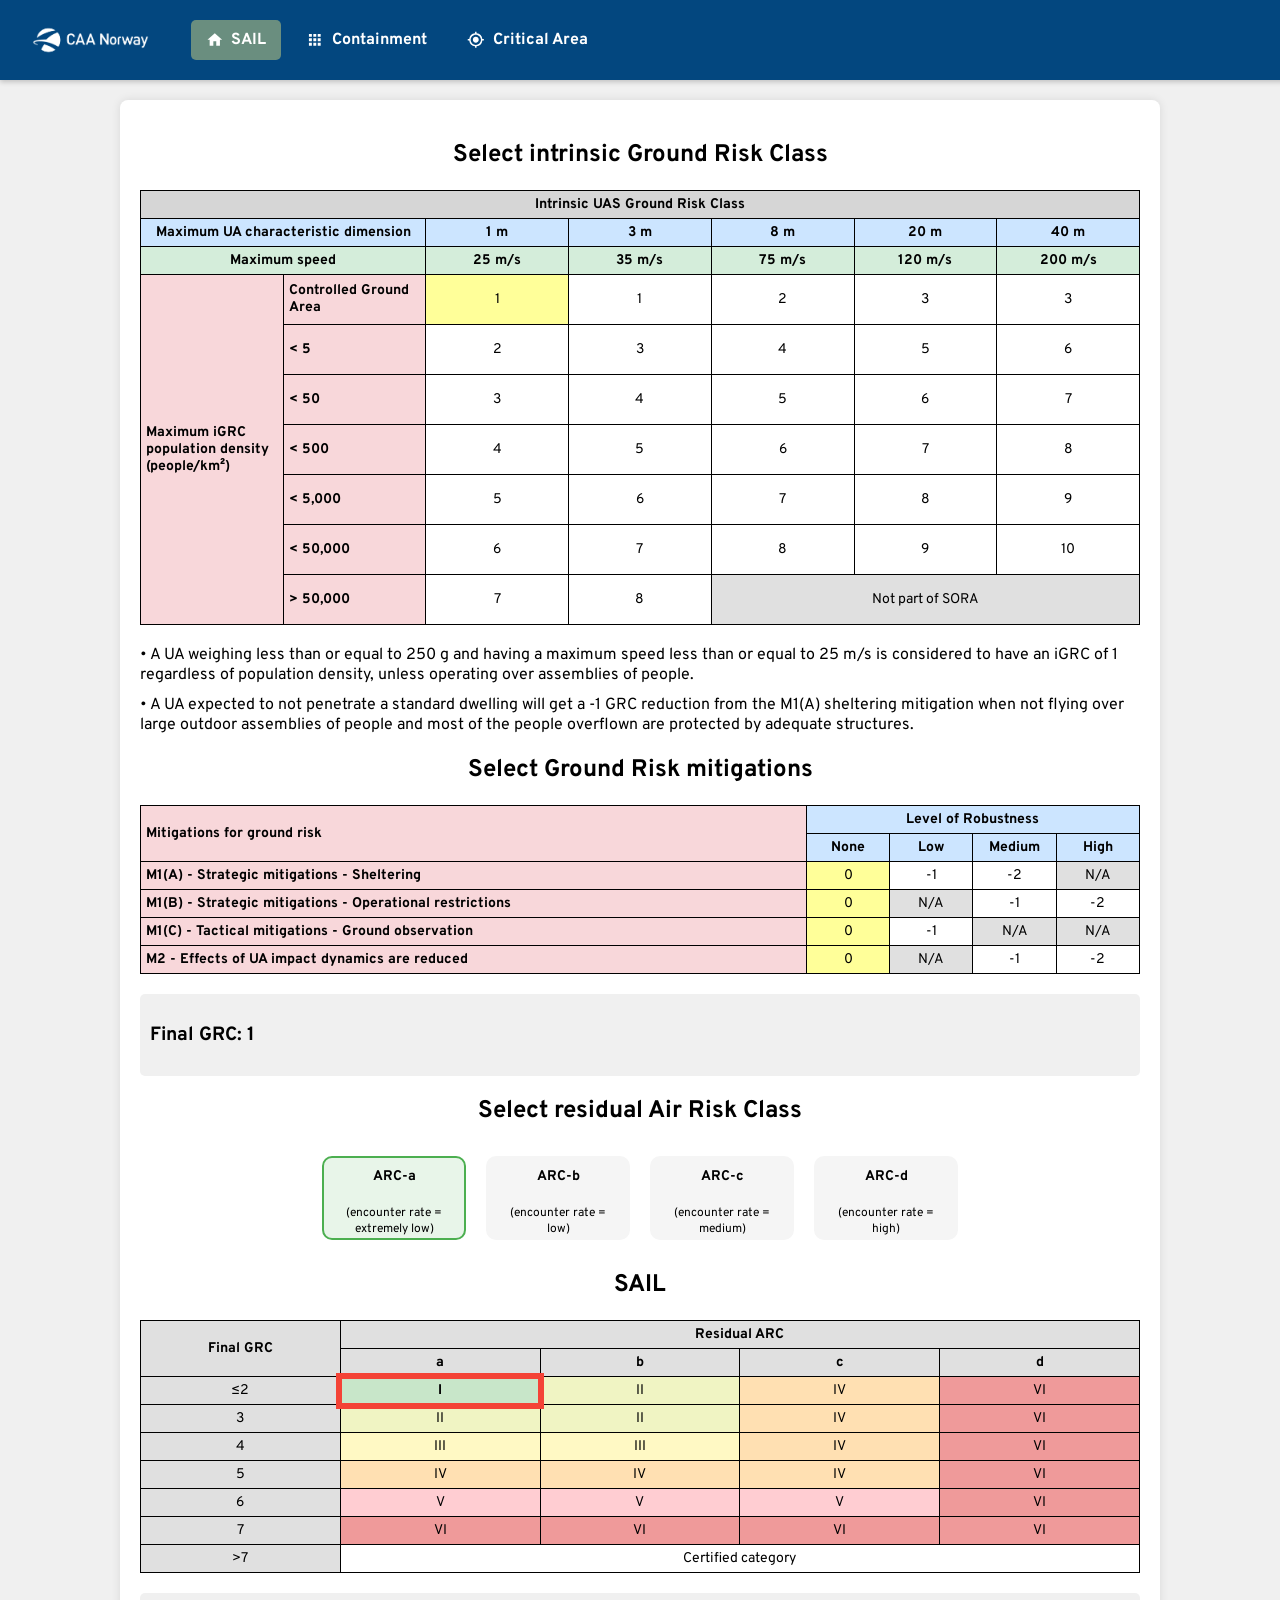
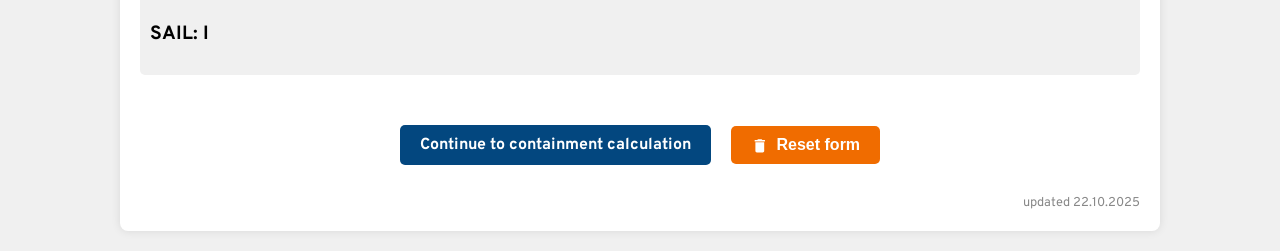
==== commit 41eb28f9: "Added reset button" ====
--- a/index.html
+++ b/index.html
@@ -244,14 +244,16 @@
         <p>SAIL: <span id="sail">-</span></p>
     </div>
 
-    <a href="containment.html" class="continue-button">Continue to containment calculation</a>
-
-    <button type="button" id="resetSailForm" class="reset-button">
-        <svg class="reset-icon" xmlns="http://www.w3.org/2000/svg" viewBox="0 0 24 24" fill="currentColor">
-            <path d="M6 19c0 1.1.9 2 2 2h8c1.1 0 2-.9 2-2V7H6v12zM19 4h-3.5l-1-1h-5l-1 1H5v2h14V4z"></path>
-        </svg>
-        <span>Nullstill skjema</span>
-    </button>
+    <div class="button-bar">
+        <a href="containment.html" class="continue-button">Continue to containment calculation</a>
+
+        <button type="button" id="resetSailForm" class="reset-button">
+            <svg class="reset-icon" xmlns="http://www.w3.org/2000/svg" viewBox="0 0 24 24" fill="currentColor">
+                <path d="M6 19c0 1.1.9 2 2 2h8c1.1 0 2-.9 2-2V7H6v12zM19 4h-3.5l-1-1h-5l-1 1H5v2h14V4z"></path>
+            </svg>
+            <span>Reset form</span>
+        </button>
+    </div>
     <div class="footer-timestamp">
         updated 22.10.2025
     </div>
--- a/css/style.css
+++ b/css/style.css
@@ -106,12 +106,23 @@
 }
 
 /* Felles knappe-stiler */
+
+/* NY: Beholder for å justere knapper på én linje */
+.button-bar {
+    display: flex;
+    justify-content: center; /* Senterer knapper */
+    align-items: center;
+    flex-wrap: wrap; /* Lar knapper bryte på mobil */
+    margin-top: 40px;
+    margin-bottom: 20px;
+}
+
 .continue-button, .button-container a {
     display: inline-block;
-    margin: 40px auto 20px;
+    /* ENDRET: Fjernet 'auto' margin, bruker nå felles 'margin: 10px' */
+    margin: 10px;
     padding: 10px 20px;
     font-size: 16px;
-    /* ENDRET: Knappefarge er nå mørkeblå */
     background-color: #03477F; /* Mørk Blå */
     color: white;
     border: none;
@@ -126,6 +137,38 @@
      /* ENDRET: Hover er nå oransje */
     background-color: #F06C00; /* Oransje (Hover) */
 }
+
+/* Ny knapp for å nullstille skjema */
+.reset-button {
+    display: inline-flex;
+    align-items: center;
+    justify-content: center;
+     /* ENDRET: Fjernet 'auto' margin, bruker nå felles 'margin: 10px' */
+    margin: 10px;
+    padding: 10px 20px;
+    font-size: 16px;
+    /* ENDRET: Farge er nå oransje */
+    background-color: #F06C00;
+    color: white;
+    border: none;
+    border-radius: 5px;
+    cursor: pointer;
+    text-decoration: none;
+    font-weight: bold;
+    text-align: center;
+    transition: background-color 0.3s;
+}
+.reset-button:hover {
+     /* ENDRET: Hover er nå mørkeblå */
+    background-color: #03477F;
+}
+.reset-icon {
+    width: 1.1em;
+    height: 1.1em;
+    margin-right: 8px;
+    fill: white; /* Sørger for at SVG-ikonet er hvitt */
+}
+
 
 /* Felles mobil-justeringer */
 @media (max-width: 600px) {
@@ -148,66 +191,17 @@
     .container {
         padding: 10px;
     }
-    .continue-button, .button-container a {
-        font-size: 14px;
-        padding: 8px 16px;
-    }
-}
-
-/* css/style.css (LEGG TIL PÅ SLUTTEN) */
-
-/* Ny knapp for å nullstille skjema */
-.reset-button {
-    display: inline-flex; /* For å justere ikon og tekst */
-    align-items: center;
-    justify-content: center;
-    margin: 20px auto 20px;
-    padding: 10px 20px;
-    font-size: 16px;
-    background-color: #6c757d; /* Nøytral grå farge */
-    color: white;
-    border: none;
-    border-radius: 5px;
-    cursor: pointer;
-    text-decoration: none;
-    font-weight: bold;
-    text-align: center;
-    transition: background-color 0.3s;
-}
-.reset-button:hover {
-    background-color: #5a6268; /* Mørkere grå ved hover */
-}
-.reset-icon {
-    width: 1.1em;
-    height: 1.1em;
-    margin-right: 8px;
-    fill: white; /* Sørger for at SVG-ikonet er hvitt */
-}
-
-/* Felles mobil-justeringer (OPPDATERT) */
-@media (max-width: 600px) {
-    .navbar {
-        flex-direction: column;
-        align-items: flex-start;
-        padding: 10px;
-    }
-    .nav-logo-link {
-        margin-bottom: 10px; /* Plass under logo på mobil */
-    }
-    .nav-logo {
-        height: 40px; /* Litt mindre på mobil */
-    }
-    .nav-button {
-        display: block;
-        width: calc(100% - 30px); /* Full bredde minus padding */
-        text-align: left;
-    }
-    .container {
-        padding: 10px;
-    }
     .continue-button, .button-container a,
     .reset-button { /* Lagt til .reset-button her */
         font-size: 14px;
         padding: 8px 16px;
+        width: 100%; /* La knapper ta full bredde på mobil i stedet for side-ved-side */
+        margin: 5px 0; /* Justert margin for stabling */
+    }
+    
+    /* NY: Fjern flex-oppførsel på mobil, la knapper stable */
+    .button-bar {
+        display: block;
+        margin-top: 20px;
     }
 }
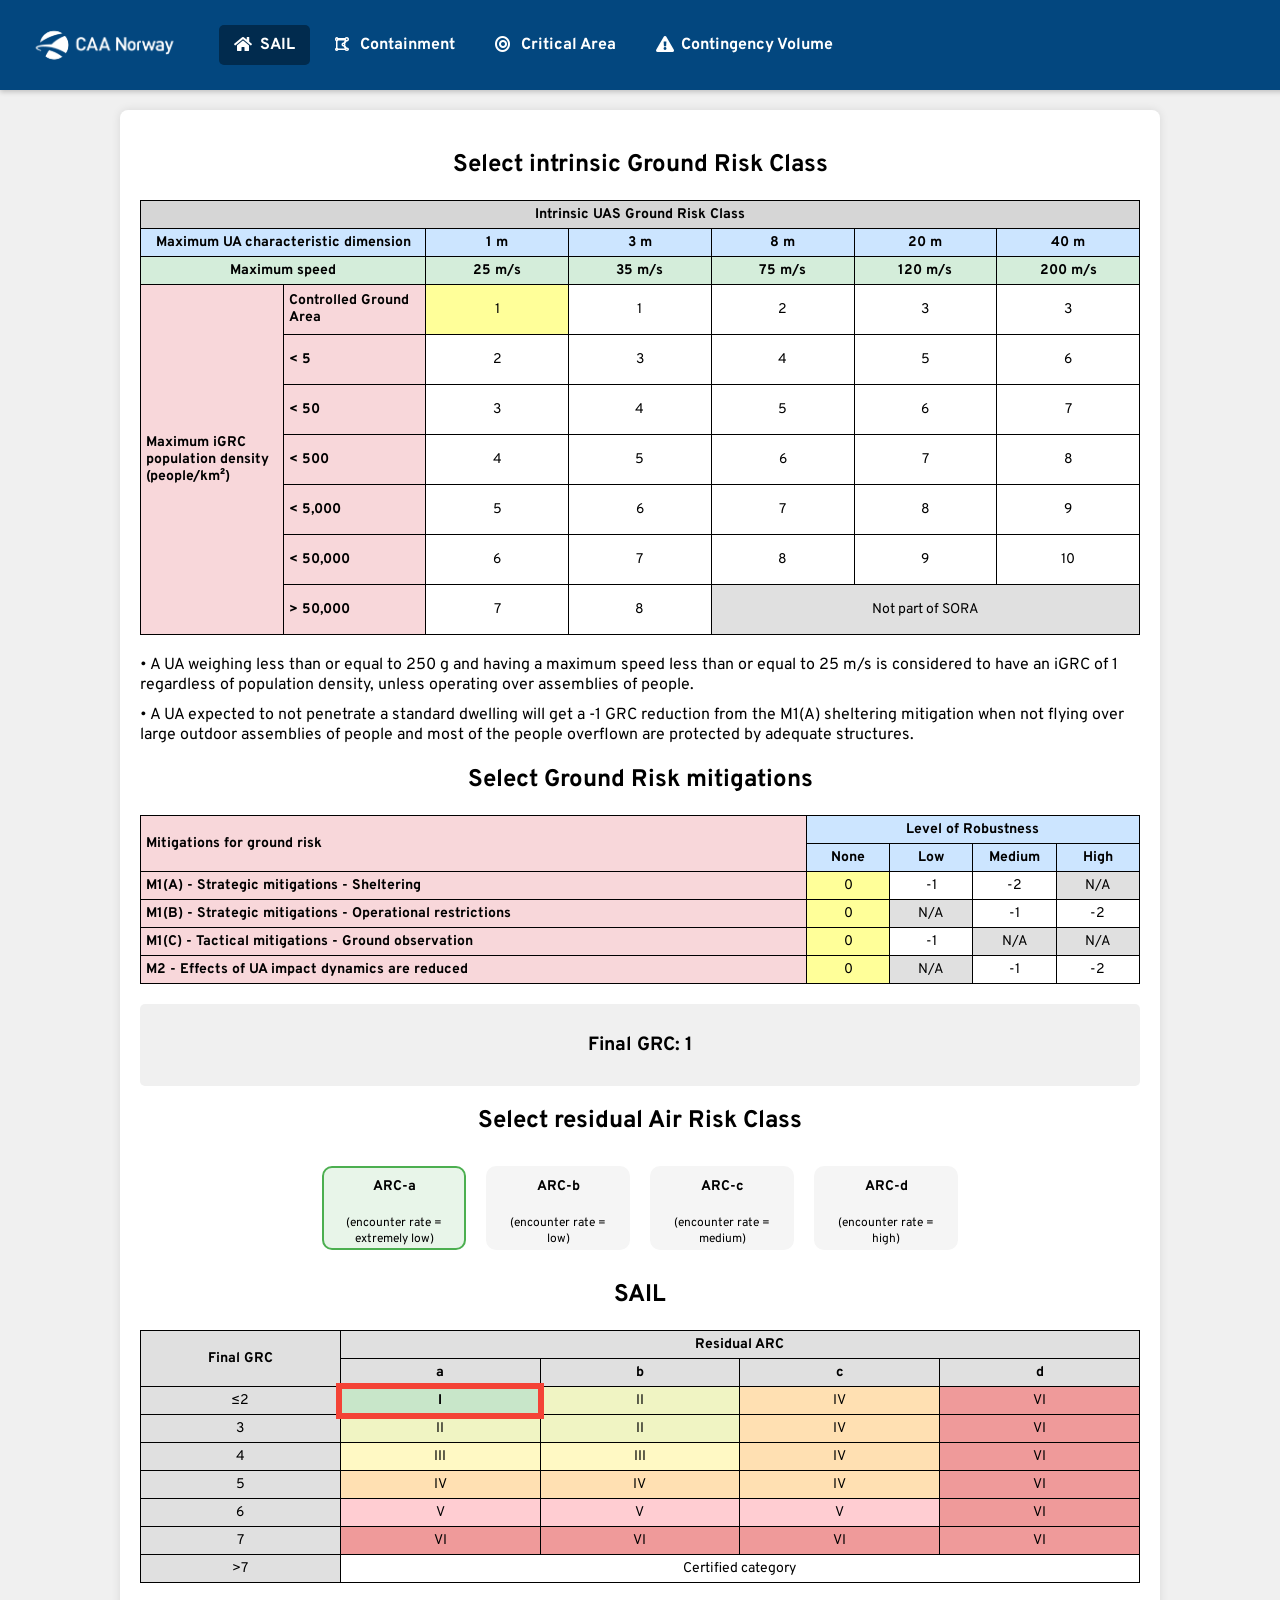
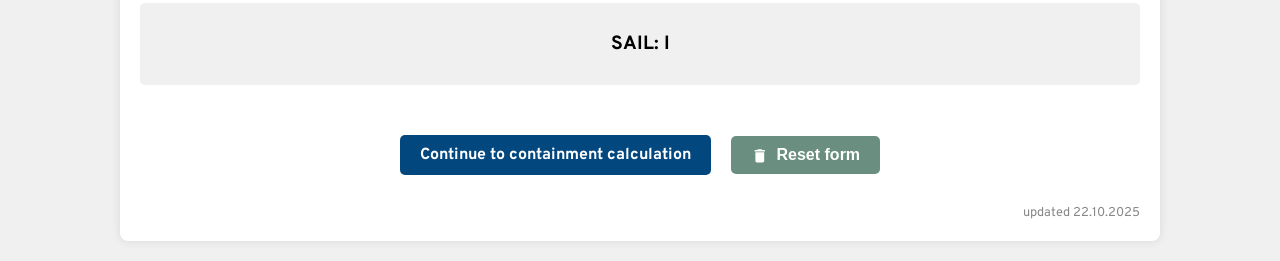
==== commit a9cb20d8: "Ikon update" ====
--- a/index.html
+++ b/index.html
@@ -9,6 +9,8 @@
     <link rel="preconnect" href="https://fonts.googleapis.com">
     <link rel="preconnect" href="https://fonts.gstatic.com" crossorigin>
     <link href="https://fonts.googleapis.com/css2?family=Overpass:wght@400;700&display=swap" rel="stylesheet">
+    
+    <link rel="stylesheet" href="https://cdnjs.cloudflare.com/ajax/libs/font-awesome/5.15.4/css/all.min.css">
     
     <link rel="stylesheet" href="css/style.css">
     <link rel="stylesheet" href="css/sail.css">
--- a/css/style.css
+++ b/css/style.css
@@ -25,7 +25,7 @@
 }
 
 .nav-logo {
-    height: 50px; /* ØKT: Fra 30px til 50px */
+    height: 60px; /* ENDRET: Økt til 60px */
     width: auto;
 }
 
@@ -45,7 +45,7 @@
     background-color: #F06C00; /* Oransje (Hover) */
 }
 .nav-button.active {
-    background-color: #6A8E7F; /* Dempet Grønn (Aktiv) */
+    background-color: #012b4e; /* ENDRET: Oransje (Aktiv) */
     cursor: default;
 }
 
@@ -147,8 +147,8 @@
     margin: 10px;
     padding: 10px 20px;
     font-size: 16px;
-    /* ENDRET: Farge er nå oransje */
-    background-color: #F06C00;
+    /* ENDRET: Farge er nå Dempet Grønn */
+    background-color: #6A8E7F;
     color: white;
     border: none;
     border-radius: 5px;
@@ -159,8 +159,8 @@
     transition: background-color 0.3s;
 }
 .reset-button:hover {
-     /* ENDRET: Hover er nå mørkeblå */
-    background-color: #03477F;
+     /* ENDRET: Hover er nå Oransje */
+    background-color: #F06C00;
 }
 .reset-icon {
     width: 1.1em;
--- a/css/sail.css
+++ b/css/sail.css
@@ -209,4 +209,9 @@
     .small-column {
         min-width: 100px;
     }
+}
+
+/* ENDRET: Sentrerer resultatboksene på SAIL-siden */
+.container .result {
+    text-align: center;
 }
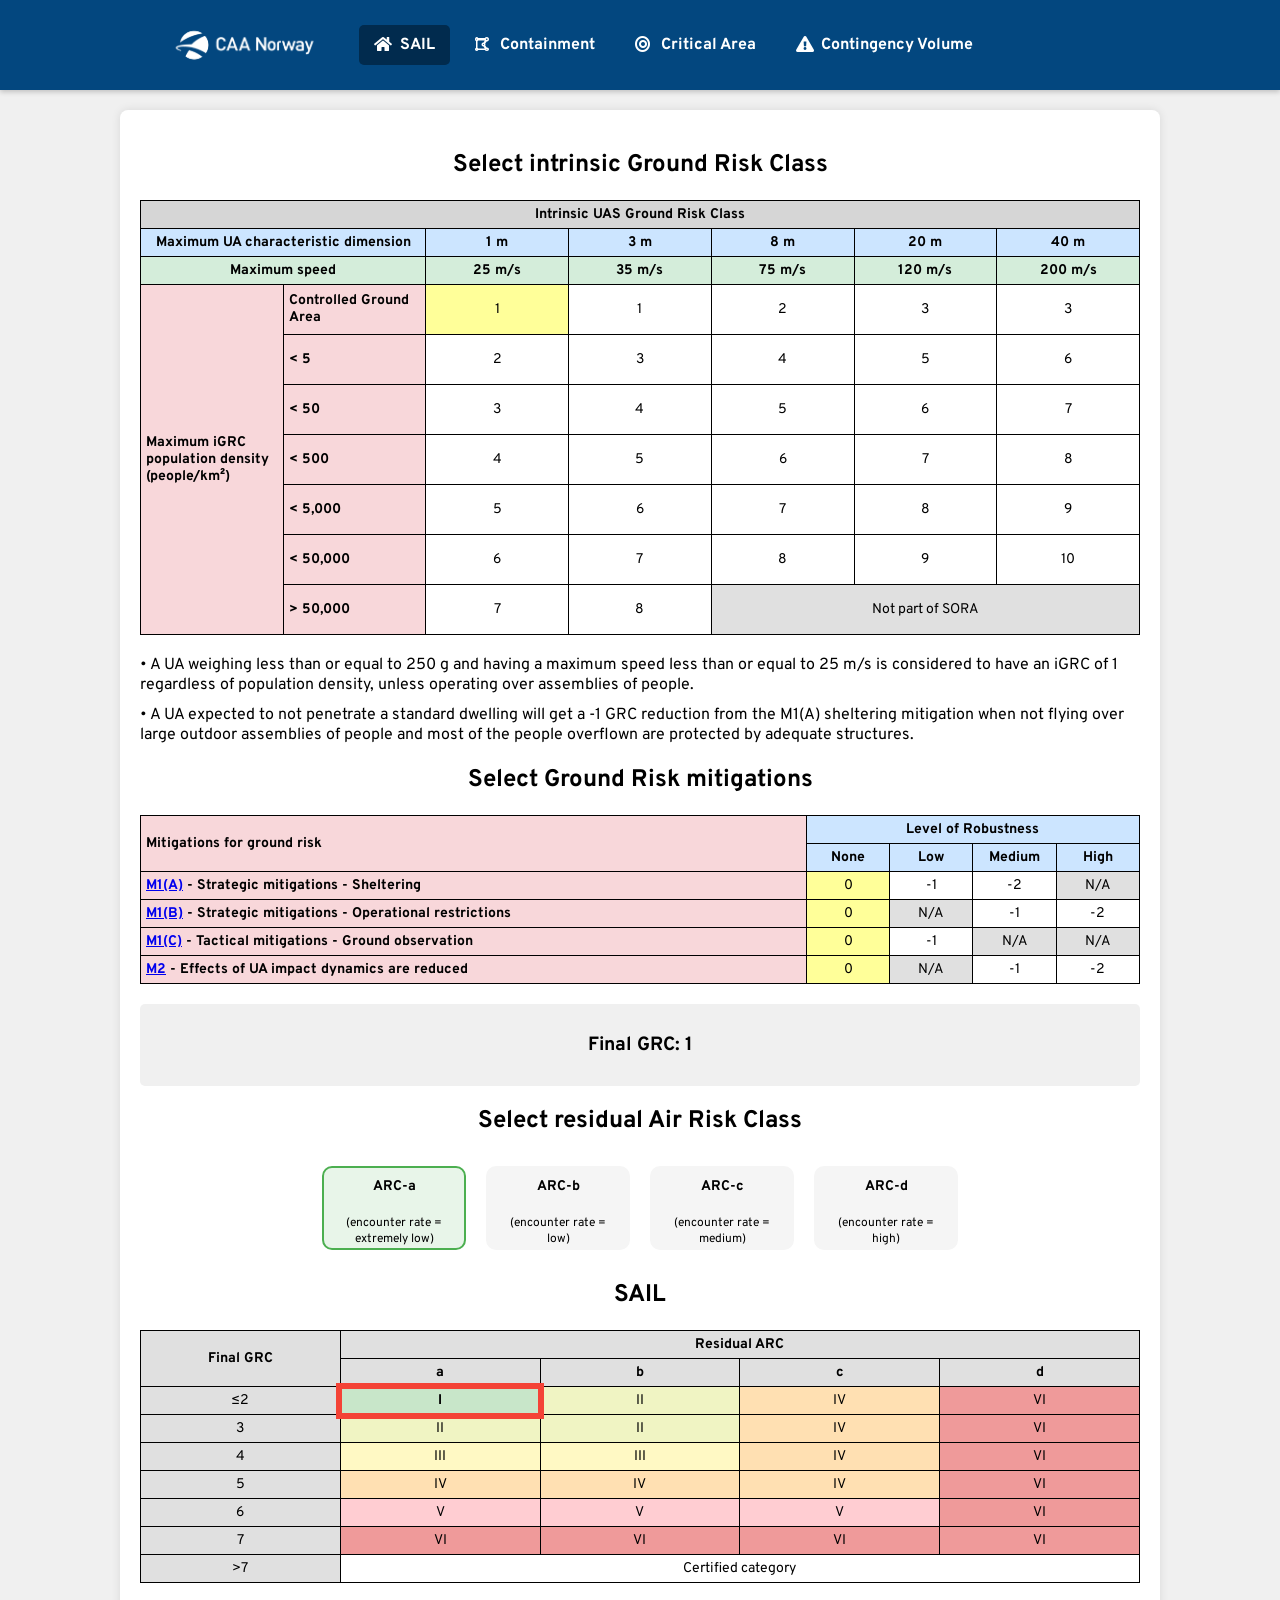
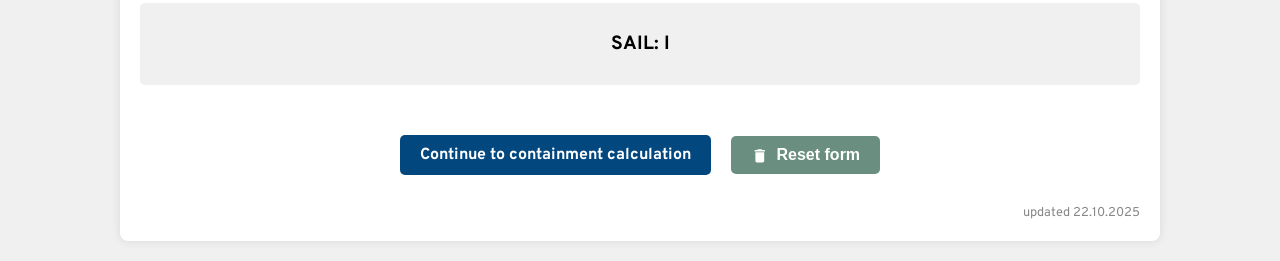
==== commit 9ba0d9b8: "Lagt til link til SORA veilederen" ====
--- a/index.html
+++ b/index.html
@@ -1,268 +1,289 @@
 <!DOCTYPE html>
 <html lang="en">
+
 <head>
     <meta charset="UTF-8">
     <meta name="viewport" content="width=device-width, initial-scale=1.0">
     <title>SORA 2.5 calculator</title>
     <link rel="icon" href="assets/smallLogo.png" type="image/png">
-    
+
     <link rel="preconnect" href="https://fonts.googleapis.com">
     <link rel="preconnect" href="https://fonts.gstatic.com" crossorigin>
     <link href="https://fonts.googleapis.com/css2?family=Overpass:wght@400;700&display=swap" rel="stylesheet">
-    
+
     <link rel="stylesheet" href="https://cdnjs.cloudflare.com/ajax/libs/font-awesome/5.15.4/css/all.min.css">
-    
+
     <link rel="stylesheet" href="css/style.css">
     <link rel="stylesheet" href="css/sail.css">
 </head>
+
 <body>
 
-<div id="navbar-placeholder"></div>
-
-<div class="container">
-    
-    <h2>Select intrinsic Ground Risk Class</h2>
-
-    <table id="grcTable">
-        <thead>
-        <tr>
-            <th colspan="7">Intrinsic UAS Ground Risk Class</th>
-        </tr>
-        <tr>
-            <th colspan="2">Maximum UA characteristic dimension</th>
-            <th style="background-color: #cce5ff;">1 m</th>
-            <th style="background-color: #cce5ff;">3 m</th>
-            <th style="background-color: #cce5ff;">8 m</th>
-            <th style="background-color: #cce5ff;">20 m</th>
-            <th style="background-color: #cce5ff;">40 m</th>
-        </tr>
-        <tr>
-            <th colspan="2" style="background-color: #d4edda;">Maximum speed</th>
-            <th style="background-color: #d4edda;">25 m/s</th>
-            <th style="background-color: #d4edda;">35 m/s</th>
-            <th style="background-color: #d4edda;">75 m/s</th>
-            <th style="background-color: #d4edda;">120 m/s</th>
-            <th style="background-color: #d4edda;">200 m/s</th>
-        </tr>
-        </thead>
-        <tbody>
-        <tr id="grc-row-0">
-            <td rowspan="7">Maximum iGRC population density (people/km²)</td>
-            <td class="unselectable wide-column">Controlled Ground Area</td>
-            <td data-clickable="true" class="selected">1</td>
-            <td data-clickable="true">1</td>
-            <td data-clickable="true">2</td>
-            <td data-clickable="true">3</td>
-            <td data-clickable="true">3</td>
-        </tr>
-        <tr id="grc-row-1">
-            <td class="unselectable wide-column">&lt; 5</td>
-            <td data-clickable="true">2</td>
-            <td data-clickable="true">3</td>
-            <td data-clickable="true">4</td>
-            <td data-clickable="true">5</td>
-            <td data-clickable="true">6</td>
-        </tr>
-        <tr id="grc-row-2">
-            <td class="unselectable wide-column">&lt; 50</td>
-            <td data-clickable="true">3</td>
-            <td data-clickable="true">4</td>
-            <td data-clickable="true">5</td>
-            <td data-clickable="true">6</td>
-            <td data-clickable="true">7</td>
-        </tr>
-        <tr id="grc-row-3">
-            <td class="unselectable wide-column">&lt; 500</td>
-            <td data-clickable="true">4</td>
-            <td data-clickable="true">5</td>
-            <td data-clickable="true">6</td>
-            <td data-clickable="true">7</td>
-            <td data-clickable="true">8</td>
-        </tr>
-        <tr id="grc-row-4">
-            <td class="unselectable wide-column">&lt; 5,000</td>
-            <td data-clickable="true">5</td>
-            <td data-clickable="true">6</td>
-            <td data-clickable="true">7</td>
-            <td data-clickable="true">8</td>
-            <td data-clickable="true">9</td>
-        </tr>
-        <tr id="grc-row-5">
-            <td class="unselectable wide-column">&lt; 50,000</td>
-            <td data-clickable="true">6</td>
-            <td data-clickable="true">7</td>
-            <td data-clickable="true">8</td>
-            <td data-clickable="true">9</td>
-            <td data-clickable="true">10</td>
-        </tr>
-        <tr id="grc-row-6">
-            <td class="unselectable wide-column">&gt; 50,000</td>
-            <td data-clickable="true">7</td>
-            <td data-clickable="true">8</td>
-            <td colspan="3" class="not-part">Not part of SORA</td>
-        </tr>
-        </tbody>
-    </table>
-
-    <div class="annotation">
-        <p>• A UA weighing less than or equal to 250 g and having a maximum speed less than or equal to 25 m/s is considered to have an iGRC of 1 regardless of population density, unless operating over assemblies of people.</p>
-        <p>• A UA expected to not penetrate a standard dwelling will get a -1 GRC reduction from the M1(A) sheltering mitigation when not flying over large outdoor assemblies of people and most of the people overflown are protected by adequate structures.</p>
+    <div id="navbar-placeholder"></div>
+
+    <div class="container">
+
+        <h2>Select intrinsic Ground Risk Class</h2>
+
+        <table id="grcTable">
+            <thead>
+                <tr>
+                    <th colspan="7">Intrinsic UAS Ground Risk Class</th>
+                </tr>
+                <tr>
+                    <th colspan="2">Maximum UA characteristic dimension</th>
+                    <th style="background-color: #cce5ff;">1 m</th>
+                    <th style="background-color: #cce5ff;">3 m</th>
+                    <th style="background-color: #cce5ff;">8 m</th>
+                    <th style="background-color: #cce5ff;">20 m</th>
+                    <th style="background-color: #cce5ff;">40 m</th>
+                </tr>
+                <tr>
+                    <th colspan="2" style="background-color: #d4edda;">Maximum speed</th>
+                    <th style="background-color: #d4edda;">25 m/s</th>
+                    <th style="background-color: #d4edda;">35 m/s</th>
+                    <th style="background-color: #d4edda;">75 m/s</th>
+                    <th style="background-color: #d4edda;">120 m/s</th>
+                    <th style="background-color: #d4edda;">200 m/s</th>
+                </tr>
+            </thead>
+            <tbody>
+                <tr id="grc-row-0">
+                    <td rowspan="7">Maximum iGRC population density (people/km²)</td>
+                    <td class="unselectable wide-column">Controlled Ground Area</td>
+                    <td data-clickable="true" class="selected">1</td>
+                    <td data-clickable="true">1</td>
+                    <td data-clickable="true">2</td>
+                    <td data-clickable="true">3</td>
+                    <td data-clickable="true">3</td>
+                </tr>
+                <tr id="grc-row-1">
+                    <td class="unselectable wide-column">&lt; 5</td>
+                    <td data-clickable="true">2</td>
+                    <td data-clickable="true">3</td>
+                    <td data-clickable="true">4</td>
+                    <td data-clickable="true">5</td>
+                    <td data-clickable="true">6</td>
+                </tr>
+                <tr id="grc-row-2">
+                    <td class="unselectable wide-column">&lt; 50</td>
+                    <td data-clickable="true">3</td>
+                    <td data-clickable="true">4</td>
+                    <td data-clickable="true">5</td>
+                    <td data-clickable="true">6</td>
+                    <td data-clickable="true">7</td>
+                </tr>
+                <tr id="grc-row-3">
+                    <td class="unselectable wide-column">&lt; 500</td>
+                    <td data-clickable="true">4</td>
+                    <td data-clickable="true">5</td>
+                    <td data-clickable="true">6</td>
+                    <td data-clickable="true">7</td>
+                    <td data-clickable="true">8</td>
+                </tr>
+                <tr id="grc-row-4">
+                    <td class="unselectable wide-column">&lt; 5,000</td>
+                    <td data-clickable="true">5</td>
+                    <td data-clickable="true">6</td>
+                    <td data-clickable="true">7</td>
+                    <td data-clickable="true">8</td>
+                    <td data-clickable="true">9</td>
+                </tr>
+                <tr id="grc-row-5">
+                    <td class="unselectable wide-column">&lt; 50,000</td>
+                    <td data-clickable="true">6</td>
+                    <td data-clickable="true">7</td>
+                    <td data-clickable="true">8</td>
+                    <td data-clickable="true">9</td>
+                    <td data-clickable="true">10</td>
+                </tr>
+                <tr id="grc-row-6">
+                    <td class="unselectable wide-column">&gt; 50,000</td>
+                    <td data-clickable="true">7</td>
+                    <td data-clickable="true">8</td>
+                    <td colspan="3" class="not-part">Not part of SORA</td>
+                </tr>
+            </tbody>
+        </table>
+
+        <div class="annotation">
+            <p>• A UA weighing less than or equal to 250 g and having a maximum speed less than or equal to 25 m/s is
+                considered to have an iGRC of 1 regardless of population density, unless operating over assemblies of
+                people.</p>
+            <p>• A UA expected to not penetrate a standard dwelling will get a -1 GRC reduction from the M1(A)
+                sheltering mitigation when not flying over large outdoor assemblies of people and most of the people
+                overflown are protected by adequate structures.</p>
+        </div>
+
+        <h2>Select Ground Risk mitigations</h2>
+
+        <table id="mitigationTable">
+            <thead>
+                <tr>
+                    <th rowspan="2" colspan="2" class="unselectable wide-column">Mitigations for ground risk</th>
+                    <th colspan="4" style="background-color: #cce5ff;">Level of Robustness</th>
+                </tr>
+                <tr>
+                    <th style="background-color: #cce5ff;">None</th>
+                    <th style="background-color: #cce5ff;">Low</th>
+                    <th style="background-color: #cce5ff;">Medium</th>
+                    <th style="background-color: #cce5ff;">High</th>
+                </tr>
+            </thead>
+            <tbody>
+                <tr id="mit-row-0">
+                    <td colspan="2" class="unselectable wide-column">
+                        <a href="https://training.caa.no/SORA-veileder/index.html#/lessons/CpEFgAgQrUOl4QUZxtQsJ7vQWnEA28im"
+                            target="_blank" rel="noopener noreferrer">M1(A)</a> - Strategic mitigations - Sheltering
+                    </td>
+                    <td data-clickable="true" class="selected" style="background-color: #ffffff;">0</td>
+                    <td data-clickable="true" style="background-color: #ffffff;">-1</td>
+                    <td data-clickable="true" style="background-color: #ffffff;">-2</td>
+                    <td class="na grey-background">N/A</td>
+                </tr>
+                <tr id="mit-row-1">
+                    <td colspan="2" class="unselectable wide-column">
+                        <a href="https://training.caa.no/SORA-veileder/index.html#/lessons/596TKEJo_XjDetn41YZ3Wzcr5zh87ND2"
+                            target="_blank" rel="noopener noreferrer">M1(B)</a> - Strategic mitigations - Operational
+                        restrictions
+                    </td>
+                    <td data-clickable="true" class="selected" style="background-color: #ffffff;">0</td>
+                    <td class="na grey-background">N/A</td>
+                    <td data-clickable="true" style="background-color: #ffffff;">-1</td>
+                    <td data-clickable="true" style="background-color: #ffffff;">-2</td>
+                </tr>
+                <tr id="mit-row-2">
+                    <td colspan="2" class="unselectable wide-column">
+                        <a href="https://training.caa.no/SORA-veileder/index.html#/lessons/_7a2IzYI_WcnjE_2OB99R0S7QWN1cgGT"
+                            target="_blank" rel="noopener noreferrer">M1(C)</a> - Tactical mitigations - Ground
+                        observation
+                    </td>
+                    <td data-clickable="true" class="selected" style="background-color: #ffffff;">0</td>
+                    <td data-clickable="true" style="background-color: #ffffff;">-1</td>
+                    <td class="na grey-background">N/A</td>
+                    <td class="na grey-background">N/A</td>
+                </tr>
+                <tr id="mit-row-3">
+                    <td colspan="2" class="unselectable wide-column">
+                        <a href="https://training.caa.no/SORA-veileder/index.html#/lessons/r3eDVf59RelRmxgmEhSBZhIDPcJVtzLr"
+                            target="_blank" rel="noopener noreferrer">M2</a> - Effects of UA impact dynamics are reduced
+                    </td>
+                    <td data-clickable="true" class="selected" style="background-color: #ffffff;">0</td>
+                    <td class="na grey-background">N/A</td>
+                    <td data-clickable="true" style="background-color: #ffffff;">-1</td>
+                    <td data-clickable="true" style="background-color: #ffffff;">-2</td>
+                </tr>
+            </tbody>
+        </table>
+
+        <div class="result">
+            <p>Final GRC: <span id="finalGRC">-</span></p>
+        </div>
+
+        <h2>Select residual Air Risk Class</h2>
+        <div class="arc-buttons-container">
+            <div class="arc-button selected-arc-a" data-arc="arc-a">
+                <strong>ARC-a</strong> <br><span>(encounter rate = extremely low)</span>
+            </div>
+            <div class="arc-button" data-arc="arc-b">
+                <strong>ARC-b</strong> <br><span>(encounter rate = low)</span>
+            </div>
+            <div class="arc-button" data-arc="arc-c">
+                <strong>ARC-c</strong> <br><span>(encounter rate = medium)</span>
+            </div>
+
+            <div class="arc-button" data-arc="arc-d">
+                <strong>ARC-d</strong> <br><span>(encounter rate = high)</span>
+            </div>
+        </div>
+
+        <h2>SAIL</h2>
+
+        <table id="sailTable">
+            <thead>
+                <tr>
+                    <th rowspan="2" class="grey-background">Final GRC</th>
+                    <th colspan="4" class="grey-background">Residual ARC</th>
+                </tr>
+                <tr>
+                    <th class="grey-background">a</th>
+                    <th class="grey-background">b</th>
+                    <th class="grey-background">c</th>
+                    <th class="grey-background">d</th>
+                </tr>
+            </thead>
+            <tbody>
+                <tr>
+                    <td class="grey-background">≤2</td>
+                    <td class="sail-i">I</td>
+                    <td class="sail-ii">II</td>
+                    <td class="sail-iv">IV</td>
+                    <td class="sail-vi">VI</td>
+                </tr>
+                <tr>
+                    <td class="grey-background">3</td>
+                    <td class="sail-ii">II</td>
+                    <td class="sail-ii">II</td>
+                    <td class="sail-iv">IV</td>
+                    <td class="sail-vi">VI</td>
+                </tr>
+                <tr>
+                    <td class="grey-background">4</td>
+                    <td class="sail-iii">III</td>
+                    <td class="sail-iii">III</td>
+                    <td class="sail-iv">IV</td>
+                    <td class="sail-vi">VI</td>
+                </tr>
+                <tr>
+                    <td class="grey-background">5</td>
+                    <td class="sail-iv">IV</td>
+                    <td class="sail-iv">IV</td>
+                    <td class="sail-iv">IV</td>
+                    <td class="sail-vi">VI</td>
+                </tr>
+                <tr>
+                    <td class="grey-background">6</td>
+                    <td class="sail-v">V</td>
+                    <td class="sail-v">V</td>
+                    <td class="sail-v">V</td>
+                    <td class="sail-vi">VI</td>
+                </tr>
+                <tr>
+                    <td class="grey-background">7</td>
+                    <td class="sail-vi">VI</td>
+                    <td class="sail-vi">VI</td>
+                    <td class="sail-vi">VI</td>
+                    <td class="sail-vi">VI</td>
+                </tr>
+                <tr>
+                    <td class="grey-background">&gt;7</td>
+                    <td colspan="4" class="grey-background white-background">Certified category</td>
+                </tr>
+            </tbody>
+        </table>
+
+        <div class="result">
+            <p>SAIL: <span id="sail">-</span></p>
+        </div>
+
+        <div class="button-bar">
+            <a href="containment.html" class="continue-button">Continue to containment calculation</a>
+
+            <button type="button" id="resetSailForm" class="reset-button">
+                <svg class="reset-icon" xmlns="http://www.w3.org/2000/svg" viewBox="0 0 24 24" fill="currentColor">
+                    <path d="M6 19c0 1.1.9 2 2 2h8c1.1 0 2-.9 2-2V7H6v12zM19 4h-3.5l-1-1h-5l-1 1H5v2h14V4z"></path>
+                </svg>
+                <span>Reset form</span>
+            </button>
+        </div>
+        <div class="footer-timestamp">
+            updated 22.10.2025
+        </div>
     </div>
 
-    <h2>Select Ground Risk mitigations</h2>
-
-    <table id="mitigationTable">
-        <thead>
-        <tr>
-            <th rowspan="2" colspan="2" class="unselectable wide-column">Mitigations for ground risk</th>
-            <th colspan="4" style="background-color: #cce5ff;">Level of Robustness</th>
-        </tr>
-        <tr>
-            <th style="background-color: #cce5ff;">None</th>
-            <th style="background-color: #cce5ff;">Low</th>
-            <th style="background-color: #cce5ff;">Medium</th>
-            <th style="background-color: #cce5ff;">High</th>
-        </tr>
-        </thead>
-        <tbody>
-        <tr id="mit-row-0">
-            <td colspan="2" class="unselectable wide-column">M1(A) - Strategic mitigations - Sheltering</td>
-            <td data-clickable="true" class="selected" style="background-color: #ffffff;">0</td>
-            <td data-clickable="true" style="background-color: #ffffff;">-1</td>
-            <td data-clickable="true" style="background-color: #ffffff;">-2</td>
-            <td class="na grey-background">N/A</td>
-        </tr>
-        <tr id="mit-row-1">
-            <td colspan="2" class="unselectable wide-column">M1(B) - Strategic mitigations - Operational restrictions</td>
-            <td data-clickable="true" class="selected" style="background-color: #ffffff;">0</td>
-            <td class="na grey-background">N/A</td>
-            <td data-clickable="true" style="background-color: #ffffff;">-1</td>
-            <td data-clickable="true" style="background-color: #ffffff;">-2</td>
-        </tr>
-        <tr id="mit-row-2">
-            <td colspan="2" class="unselectable wide-column">M1(C) - Tactical mitigations - Ground observation</td>
-            <td data-clickable="true" class="selected" style="background-color: #ffffff;">0</td>
-            <td data-clickable="true" style="background-color: #ffffff;">-1</td>
-            <td class="na grey-background">N/A</td>
-            <td class="na grey-background">N/A</td>
-        </tr>
-        <tr id="mit-row-3">
-            <td colspan="2" class="unselectable wide-column">M2 - Effects of UA impact dynamics are reduced</td>
-            <td data-clickable="true" class="selected" style="background-color: #ffffff;">0</td>
-            <td class="na grey-background">N/A</td>
-            <td data-clickable="true" style="background-color: #ffffff;">-1</td>
-            <td data-clickable="true" style="background-color: #ffffff;">-2</td>
-        </tr>
-        </tbody>
-    </table>
-
-    <div class="result">
-        <p>Final GRC: <span id="finalGRC">-</span></p>
-    </div>
-
-    <h2>Select residual Air Risk Class</h2>
-    <div class="arc-buttons-container">
-        <div class="arc-button selected-arc-a" data-arc="arc-a">
-            <strong>ARC-a</strong> <br><span>(encounter rate = extremely low)</span>
-        </div>
-        <div class="arc-button" data-arc="arc-b">
-            <strong>ARC-b</strong> <br><span>(encounter rate = low)</span>
-        </div>
-        <div class="arc-button" data-arc="arc-c">
-            <strong>ARC-c</strong> <br><span>(encounter rate = medium)</span>
-        </div>
-        
-        <div class="arc-button" data-arc="arc-d">
-            <strong>ARC-d</strong> <br><span>(encounter rate = high)</span>
-        </div>
-    </div>
-
-    <h2>SAIL</h2>
-
-    <table id="sailTable">
-        <thead>
-        <tr>
-            <th rowspan="2" class="grey-background">Final GRC</th>
-            <th colspan="4" class="grey-background">Residual ARC</th>
-        </tr>
-        <tr>
-            <th class="grey-background">a</th>
-            <th class="grey-background">b</th>
-            <th class="grey-background">c</th>
-            <th class="grey-background">d</th>
-        </tr>
-        </thead>
-        <tbody>
-        <tr>
-            <td class="grey-background">≤2</td>
-            <td class="sail-i">I</td>
-            <td class="sail-ii">II</td> 
-            <td class="sail-iv">IV</td>
-            <td class="sail-vi">VI</td>
-        </tr>
-        <tr>
-            <td class="grey-background">3</td>
-            <td class="sail-ii">II</td>
-            <td class="sail-ii">II</td>
-            <td class="sail-iv">IV</td>
-            <td class="sail-vi">VI</td>
-        </tr>
-        <tr>
-            <td class="grey-background">4</td>
-            <td class="sail-iii">III</td>
-            <td class="sail-iii">III</td>
-            <td class="sail-iv">IV</td>
-            <td class="sail-vi">VI</td>
-        </tr>
-        <tr>
-            <td class="grey-background">5</td>
-            <td class="sail-iv">IV</td>
-            <td class="sail-iv">IV</td>
-            <td class="sail-iv">IV</td>
-            <td class="sail-vi">VI</td>
-        </tr>
-        <tr>
-            <td class="grey-background">6</td>
-            <td class="sail-v">V</td>
-            <td class="sail-v">V</td>
-            <td class="sail-v">V</td>
-            <td class="sail-vi">VI</td>
-        </tr>
-        <tr>
-            <td class="grey-background">7</td>
-            <td class="sail-vi">VI</td>
-            <td class="sail-vi">VI</td>
-            <td class="sail-vi">VI</td>
-            <td class="sail-vi">VI</td>
-        </tr>
-        <tr>
-            <td class="grey-background">&gt;7</td>
-            <td colspan="4" class="grey-background white-background">Certified category</td>
-        </tr>
-        </tbody>
-    </table>
-
-    <div class="result">
-        <p>SAIL: <span id="sail">-</span></p>
-    </div>
-
-    <div class="button-bar">
-        <a href="containment.html" class="continue-button">Continue to containment calculation</a>
-
-        <button type="button" id="resetSailForm" class="reset-button">
-            <svg class="reset-icon" xmlns="http://www.w3.org/2000/svg" viewBox="0 0 24 24" fill="currentColor">
-                <path d="M6 19c0 1.1.9 2 2 2h8c1.1 0 2-.9 2-2V7H6v12zM19 4h-3.5l-1-1h-5l-1 1H5v2h14V4z"></path>
-            </svg>
-            <span>Reset form</span>
-        </button>
-    </div>
-    <div class="footer-timestamp">
-        updated 22.10.2025
-    </div>
-</div>
-
-<script src="js/sail.js"></script>
-<script src="js/navbar.js"></script>
+    <script src="js/sail.js"></script>
+    <script src="js/navbar.js"></script>
 
 </body>
+
 </html>
--- a/css/style.css
+++ b/css/style.css
@@ -7,16 +7,33 @@
 .navbar {
     width: 100%;
     background-color: #03477F; /* Mørk Blå */
-    padding: 15px 20px; /* Økt padding for større logo */
+    padding: 15px 0; /* ENDRET: Fjernet horisontal padding (20px) */
     box-shadow: 0 2px 5px rgba(0,0,0,0.2);
-    display: flex;
-    justify-content: flex-start;
-    align-items: center; /* Dette "midtjusterer" (vertikalt) */
+    /* display: flex;      <-- FLYTTET */
+    /* justify-content: flex-start; <-- FLYTTET */
+    /* align-items: center; <-- FLYTTET */
     
     position: sticky;
     top: 0;
     z-index: 1000;
 }
+
+/* NYTT STILELEMENT for wrapperen */
+.navbar-wrapper {
+    max-width: 1000px; /* Matcher .container max-width */
+    margin: 0 auto;    /* Sentrerer wrapperen */
+    
+    /* Egenskaper flyttet fra .navbar */
+    display: flex;
+    justify-content: flex-start; /* Venstrejusterer innholdet (logoen) */
+    align-items: center; 
+
+    /* Matcher .container padding for perfekt alignment */
+    padding-left: 20px;
+    padding-right: 20px;
+    box-sizing: border-box; /* Sikrer at padding er inkludert i bredden */
+}
+
 
 /* Stil for selve lenken rundt logoen */
 .nav-logo-link {
@@ -175,7 +192,15 @@
     .navbar {
         flex-direction: column;
         align-items: flex-start;
-        padding: 10px;
+        padding: 10px 0; /* Justert padding for mobil */
+    }
+    /* NY: Sørger for at wrapperen tar hensyn til padding på mobil */
+    .navbar-wrapper {
+        padding-left: 10px;
+        padding-right: 10px;
+        width: 100%; /* Full bredde innenfor .navbar */
+        flex-direction: column;
+        align-items: flex-start;
     }
     .nav-logo-link {
         margin-bottom: 10px; /* Plass under logo på mobil */
